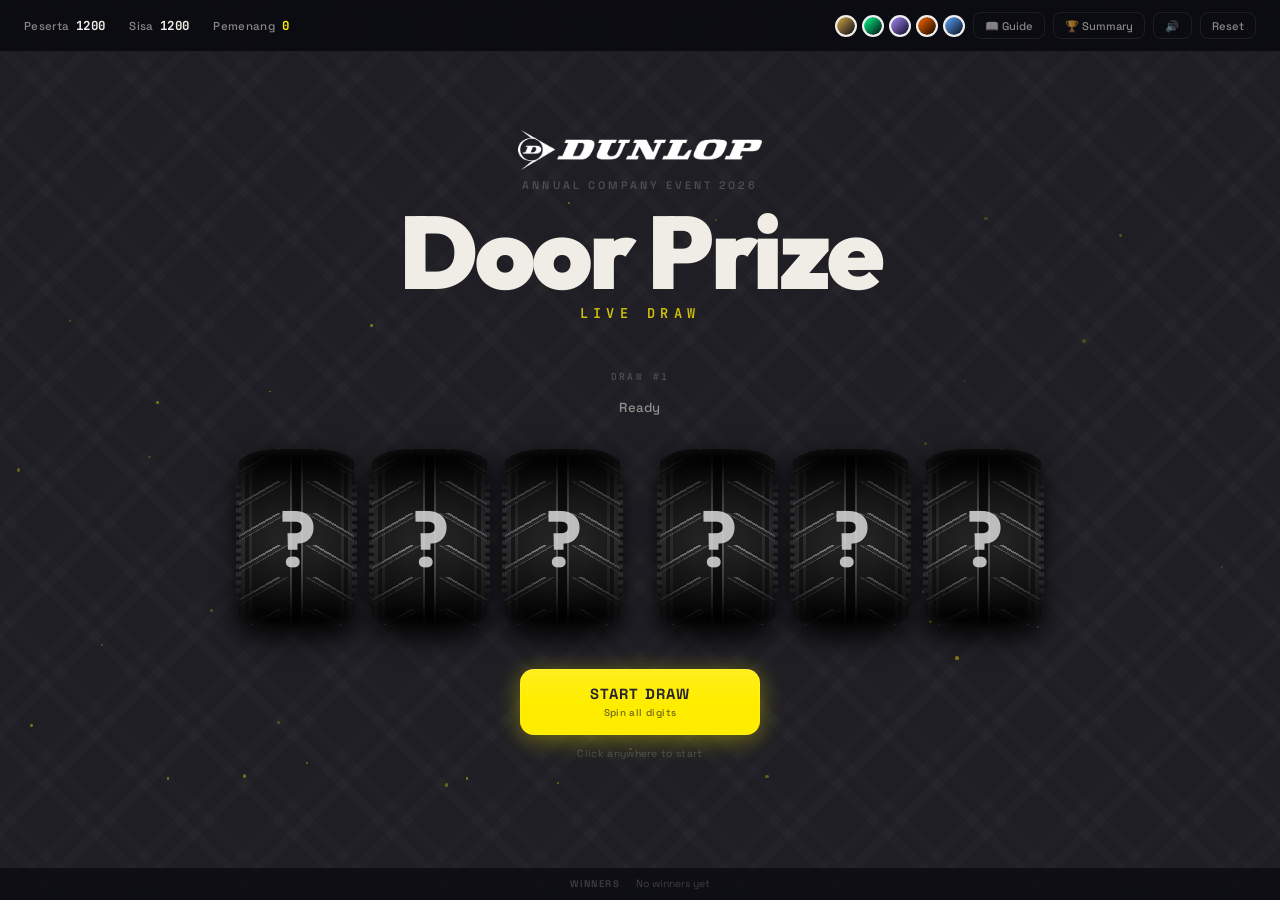
==== index.html @ 0e8efd58 "add guide" ====
<!DOCTYPE html>
<html lang="id">
<head>
  <meta charset="UTF-8" />
  <meta name="viewport" content="width=device-width, initial-scale=1.0" />
  <title>Live Draw — Door Prize</title>
  <meta name="description" content="Premium live draw door prize system." />
  <link rel="stylesheet" href="css/style.css" />
  <link rel="stylesheet" href="css/themes.css" />
</head>
<body class="theme-elegant">

  <!-- ═══ STAGE BACKGROUND ═══ -->
  <div class="stage-bg">
    <div class="light-beam"></div>
    <div class="light-beam"></div>
    <div class="light-beam"></div>
  </div>
  <div id="particles"></div>
  <div id="confetti-container"></div>

  <!-- ═══ TOP BAR ═══ -->
  <div class="top-bar">
    <div class="top-left">
      <div class="stat-pill">Peserta <span class="num" id="stat-total">0</span></div>
      <div class="stat-pill">Sisa <span class="num" id="stat-remaining">0</span></div>
      <div class="stat-pill">Pemenang <span class="num gold" id="stat-winners">0</span></div>
      <div class="stat-pill" style="margin-left:1rem; border: 1px solid var(--accent-glow); padding: 2px 8px; border-radius: 12px; display: none;" id="remote-pill">
        Remote Code: <span class="num gold" id="remote-code">----</span>
      </div>
    </div>
    <div class="top-right">
      <div id="theme-switcher"></div>
      <button class="top-btn" id="guide-btn">📖 Guide</button>
      <button class="top-btn" id="summary-btn">🏆 Summary</button>
      <button class="top-btn" id="sound-btn">🔊</button>
      <button class="top-btn" id="reset-btn">Reset</button>
    </div>
  </div>

  <!-- ═══ MAIN WRAPPER ═══ -->
  <div class="main-wrapper">
    <div class="stage-center">

      <img src="assets/Dunlop.webp" alt="Dunlop Logo" class="sponsor-logo" />
      <p class="event-badge">Annual Company Event 2026</p>
      <h1 class="hero-title">Door Prize</h1>
      <p class="hero-sub">Live Draw</p>

      <p class="round-indicator" id="prize-round">Draw #1</p>
      <p class="status-line" id="status-text">Ready</p>

      <!-- ═══ DIGIT DISPLAY ═══ -->
      <div class="digits-stage" id="digits-stage">
        <div class="digit-slot" id="slot-0"><div class="tire-edge-left"></div><span class="digit-display">?</span><div class="tire-edge-right"></div></div>
        <div class="digit-slot" id="slot-1"><div class="tire-edge-left"></div><span class="digit-display">?</span><div class="tire-edge-right"></div></div>
        <div class="digit-slot" id="slot-2"><div class="tire-edge-left"></div><span class="digit-display">?</span><div class="tire-edge-right"></div></div>
        <span class="digit-sep">·</span>
        <div class="digit-slot" id="slot-3"><div class="tire-edge-left"></div><span class="digit-display">?</span><div class="tire-edge-right"></div></div>
        <div class="digit-slot" id="slot-4"><div class="tire-edge-left"></div><span class="digit-display">?</span><div class="tire-edge-right"></div></div>
        <div class="digit-slot" id="slot-5"><div class="tire-edge-left"></div><span class="digit-display">?</span><div class="tire-edge-right"></div></div>
      </div>

      <!-- ═══ CONTROLS ═══ -->
      <button class="action-btn btn-start" id="action-btn">
        <span class="btn-text">Start Draw</span>
        <span class="btn-sub">Spin all digits</span>
      </button>
      <div class="secondary-controls">
        <p class="hint-line">Click anywhere to start</p>
      </div>
    </div>
  </div>

  <!-- ═══ WINNER PANEL (Full-screen overlay) ═══ -->
  <div class="winner-panel" id="winner-panel">
    <div class="winner-inner">
      <div class="winner-eyebrow">Winner</div>
      <div class="winner-id" id="winner-id-display">------</div>
      <div class="winner-line"></div>
      <div class="winner-name" id="winner-name">—</div>
      <div class="winner-dept" id="winner-dept">—</div>
      <button class="winner-dismiss" id="winner-dismiss">Continue</button>
    </div>
  </div>

  <!-- ═══ SUMMARY PANEL ═══ -->
  <div class="summary-panel" id="summary-panel">
    <div class="summary-inner">
      <div class="summary-header">
        <h2 class="summary-title">Daftar Pemenang</h2>
        <button class="close-btn" id="close-summary">&times;</button>
      </div>
      <div class="summary-content" id="summary-content">
        <!-- Table will be injected here -->
      </div>
      <div class="summary-footer">
        <button class="btn-export" id="export-btn">Export CSV</button>
      </div>
    </div>
  </div>

  <!-- ═══ GUIDE PANEL ═══ -->
  <div class="summary-panel" id="guide-panel">
    <div class="summary-inner">
      <div class="summary-header">
        <h2 class="summary-title">Panduan Penggunaan</h2>
        <button class="close-btn" id="close-guide">&times;</button>
      </div>
      <div class="summary-content guide-content" style="text-align: left; line-height: 1.6; font-size: 0.85rem; overflow-y: auto;">
        <h3 style="color: var(--accent); margin-bottom: 0.5rem; font-family: var(--font-display);">1. Kontrol Undian</h3>
        <ul style="margin-left: 1.2rem; margin-bottom: 1rem; color: var(--text-2);">
          <li style="margin-bottom: 0.3rem;"><b>Start / Stop:</b> Tekan <b>Spacebar</b> atau klik area tengah layar.</li>
          <li style="margin-bottom: 0.3rem;"><b>Continue:</b> Saat pemenang muncul, tekan Spacebar / klik layar untuk lanjut.</li>
        </ul>
        
        <h3 style="color: var(--accent); margin-bottom: 0.5rem; font-family: var(--font-display);">2. Mode Presentasi</h3>
        <ul style="margin-left: 1.2rem; margin-bottom: 1rem; color: var(--text-2);">
          <li style="margin-bottom: 0.3rem;">Tekan tombol <b>F</b> di keyboard untuk menyembunyikan kursor dan tombol-tombol antarmuka (UI).</li>
          <li style="margin-bottom: 0.3rem;">Tekan <b>F</b> lagi untuk menampilkannya kembali.</li>
        </ul>

        <h3 style="color: var(--accent); margin-bottom: 0.5rem; font-family: var(--font-display);">3. Remote Control (HP)</h3>
        <ul style="margin-left: 1.2rem; margin-bottom: 1rem; color: var(--text-2);">
          <li style="margin-bottom: 0.3rem;">Buka <code>remote.html</code> di HP Anda.</li>
          <li style="margin-bottom: 0.3rem;">Masukkan <b>Remote Code</b> yang tampil di sudut kiri atas layar utama.</li>
          <li style="margin-bottom: 0.3rem;">Gunakan HP Anda sebagai remote nirkabel untuk mengontrol undian.</li>
        </ul>

        <h3 style="color: var(--accent); margin-bottom: 0.5rem; font-family: var(--font-display);">4. Ekspor Data</h3>
        <ul style="margin-left: 1.2rem; margin-bottom: 1rem; color: var(--text-2);">
          <li style="margin-bottom: 0.3rem;">Klik tombol <b>🏆 Summary</b> lalu klik <b>Export CSV</b> untuk mengunduh daftar pemenang.</li>
        </ul>
      </div>
    </div>
  </div>

  <!-- ═══ BOTTOM TRAY ═══ -->
  <div class="bottom-tray">
    <span class="bottom-label">Winners</span>
    <div class="winners-scroll" id="winners-list">
      <span class="empty-tray">No winners yet</span>
    </div>
  </div>

  <script src="js/database.js?v=10"></script>
  <script src="js/sound.js?v=10"></script>
  <script src="js/sync.js?v=10"></script>
  <script src="js/themes.js?v=10"></script>
  <script src="js/app.js?v=10"></script>
</body>
</html>
---- css/style.css ----
@import url('https://fonts.googleapis.com/css2?family=Outfit:wght@300;400;500;600;700;800;900&family=Space+Grotesk:wght@400;500;600;700&family=JetBrains+Mono:wght@400;600;700;800&display=swap');

/* ═══════════════════════════════════════════
   DESIGN SYSTEM
═══════════════════════════════════════════ */
:root {
  /* Dunlop branded — dark asphalt background */
  --bg: #1e1e24;
  --bg-mid: #2a2a32;
  --surface: rgba(255, 255, 255, 0.04);
  --surface-2: rgba(255, 255, 255, 0.07);
  --border: rgba(255, 255, 255, 0.08);
  --accent: #FFED00;
  /* Dunlop Yellow as DEFAULT */
  --accent-hot: #FFF44F;
  --accent-dim: rgba(255, 237, 0, 0.15);
  --accent-glow: rgba(255, 237, 0, 0.4);
  --green: #FFED00;
  /* Dunlop Yellow */
  --green-dim: rgba(255, 237, 0, 0.15);
  --green-glow: rgba(255, 237, 0, 0.4);

  --red: #F04444;

  --text: #F0EDE6;
  --text-2: rgba(240, 237, 230, 0.55);
  --text-3: rgba(240, 237, 230, 0.22);

  --font-display: 'Outfit', sans-serif;
  --font-mono: 'JetBrains Mono', monospace;
  --font-body: 'Space Grotesk', sans-serif;
}

/* ═══════════════════════════════════════════
   RESET
═══════════════════════════════════════════ */
*,
*::before,
*::after {
  box-sizing: border-box;
  margin: 0;
  padding: 0;
}

html {
  height: 100%;
  -webkit-font-smoothing: antialiased;
}

body {
  min-height: 100vh;
  background: var(--bg);
  color: var(--text);
  font-family: var(--font-body);
  overflow-x: hidden;
  position: relative;
}

/* ═══════════════════════════════════════════
   ANIMATED STAGE BACKGROUND
   Sweeping light beams + ambient glow
═══════════════════════════════════════════ */
.stage-bg {
  position: fixed;
  inset: 0;
  z-index: 0;
  overflow: hidden;
  pointer-events: none;
}

/* Main ambient glow + Dunlop Tire Track Pattern */
.stage-bg::before {
  content: '';
  position: absolute;
  inset: -50%;
  background:
    /* Dunlop Ambient Glow */
    radial-gradient(ellipse 35% 25% at 50% 10%, rgba(255, 237, 0, 0.08) 0%, transparent 70%),
    radial-gradient(ellipse 25% 20% at 20% 85%, rgba(227, 0, 15, 0.04) 0%, transparent 60%),
    /* Tire Track Pattern */
    repeating-linear-gradient(-45deg,
      transparent,
      transparent 40px,
      rgba(255, 255, 255, 0.015) 40px,
      rgba(255, 255, 255, 0.015) 50px,
      transparent 50px,
      transparent 60px,
      rgba(255, 255, 255, 0.01) 60px,
      rgba(255, 255, 255, 0.01) 70px),
    repeating-linear-gradient(45deg,
      transparent,
      transparent 40px,
      rgba(255, 255, 255, 0.015) 40px,
      rgba(255, 255, 255, 0.015) 50px,
      transparent 50px,
      transparent 60px,
      rgba(255, 255, 255, 0.01) 60px,
      rgba(255, 255, 255, 0.01) 70px);
  background-blend-mode: screen;
  animation: ambientShift 15s ease-in-out infinite alternate;
}

@keyframes ambientShift {
  0% {
    transform: translate(0, 0) scale(1) rotate(0deg);
  }

  100% {
    transform: translate(-2%, 2%) scale(1.05) rotate(1deg);
  }
}

/* Sweeping light beam */
.light-beam {
  position: absolute;
  width: 2px;
  height: 120%;
  top: -10%;
  background: linear-gradient(180deg,
      transparent 0%,
      rgba(212, 168, 67, 0.08) 30%,
      rgba(212, 168, 67, 0.15) 50%,
      rgba(212, 168, 67, 0.08) 70%,
      transparent 100%);
  filter: blur(25px);
  animation: beamSweep 8s ease-in-out infinite;
  opacity: 0.6;
}

.light-beam:nth-child(2) {
  animation-delay: -3s;
  animation-duration: 11s;
  filter: blur(40px);
  width: 3px;
  opacity: 0.3;
}

.light-beam:nth-child(3) {
  animation-delay: -6s;
  animation-duration: 14s;
  filter: blur(20px);
  opacity: 0.4;
  background: linear-gradient(180deg,
      transparent 0%,
      rgba(59, 232, 160, 0.06) 40%,
      rgba(59, 232, 160, 0.12) 50%,
      rgba(59, 232, 160, 0.06) 60%,
      transparent 100%);
}

@keyframes beamSweep {
  0% {
    left: -10%;
    transform: rotate(-2deg);
  }

  50% {
    left: 100%;
    transform: rotate(2deg);
  }

  100% {
    left: -10%;
    transform: rotate(-2deg);
  }
}

/* Floating particles */
#particles {
  position: fixed;
  inset: 0;
  pointer-events: none;
  z-index: 1;
  overflow: hidden;
}

.particle {
  position: absolute;
  border-radius: 50%;
  background: var(--accent);
  animation: particleDrift linear infinite;
}

@keyframes particleDrift {
  0% {
    transform: translateY(20px) scale(0);
    opacity: 0;
  }

  10% {
    opacity: 0.8;
  }

  90% {
    opacity: 0.8;
  }

  100% {
    transform: translateY(-120px) scale(1);
    opacity: 0;
  }
}

/* ═══════════════════════════════════════════
   CONFETTI
═══════════════════════════════════════════ */
#confetti-container {
  position: fixed;
  inset: 0;
  pointer-events: none;
  z-index: 999;
  overflow: hidden;
}

.confetti-piece {
  position: absolute;
  top: -20px;
  animation: confettiFall ease-in-out forwards;
}

@keyframes confettiFall {
  0% {
    transform: translateY(0) rotateZ(0deg) rotateX(0deg);
    opacity: 1;
  }

  100% {
    transform: translateY(105vh) rotateZ(720deg) rotateX(360deg);
    opacity: 0;
  }
}

/* ═══════════════════════════════════════════
   MAIN LAYOUT — Vertical stage
═══════════════════════════════════════════ */
.main-wrapper {
  position: relative;
  z-index: 2;
  min-height: 100vh;
  display: flex;
  flex-direction: column;
  align-items: center;
  justify-content: center;
  padding: 1rem;
  opacity: 0;
  transition: opacity .8s ease;
}

body.loaded .main-wrapper {
  opacity: 1;
}

body.flash {
  animation: stageFlash 0.5s ease;
}

@keyframes stageFlash {

  0%,
  100% {}

  40% {
    background-color: rgba(212, 168, 67, 0.04);
  }
}

/* ═══════════════════════════════════════════
   TOP BAR — Minimal stats + theme
═══════════════════════════════════════════ */
.top-bar {
  position: fixed;
  top: 0;
  left: 0;
  right: 0;
  z-index: 100;
  display: flex;
  align-items: center;
  justify-content: space-between;
  padding: 0.75rem 1.5rem;
  background: rgba(4, 4, 10, 0.7);
  backdrop-filter: blur(20px);
  -webkit-backdrop-filter: blur(20px);
  border-bottom: 1px solid var(--border);
}

.top-left {
  display: flex;
  align-items: center;
  gap: 1.5rem;
}

.stat-pill {
  display: flex;
  align-items: center;
  gap: 0.4rem;
  font-size: 0.72rem;
  font-weight: 500;
  color: var(--text-2);
  letter-spacing: 0.03em;
}

.stat-pill .num {
  font-family: var(--font-mono);
  font-weight: 700;
  color: var(--text);
  font-size: 0.78rem;
}

.stat-pill .num.gold {
  color: var(--accent);
}

.top-right {
  display: flex;
  align-items: center;
  gap: 0.5rem;
}

.top-btn {
  background: transparent;
  border: 1px solid var(--border);
  color: var(--text-2);
  border-radius: 8px;
  padding: 0.35rem 0.7rem;
  font-size: 0.7rem;
  font-weight: 500;
  font-family: var(--font-body);
  cursor: pointer;
  transition: all 0.2s;
}

.top-btn:hover {
  border-color: var(--accent-dim);
  color: var(--accent);
}

/* Theme pills in top-right */
#theme-switcher {
  display: flex;
  gap: 0.3rem;
}

.theme-btn {
  width: 22px;
  height: 22px;
  border-radius: 50%;
  border: 2px solid transparent;
  cursor: pointer;
  transition: all 0.2s;
  padding: 0;
  position: relative;
  overflow: hidden;
}

.theme-btn:hover {
  transform: scale(1.15);
}

.theme-btn.active {
  border-color: var(--text);
}

.theme-swatch {
  display: block;
  width: 100%;
  height: 100%;
  border-radius: 50%;
}

.theme-label {
  display: none;
}

/* ═══════════════════════════════════════════
   CENTER STAGE — The Show
═══════════════════════════════════════════ */
.stage-center {
  display: flex;
  flex-direction: column;
  align-items: center;
  gap: 0;
  width: 100%;
  max-width: 1000px;
}

/* ── Sponsor Logo (No background) ── */
.sponsor-logo {
  height: 40px;
  width: auto;
  margin-bottom: 0.5rem;
  background: none;
  padding: 0;
  border-radius: 0;
  box-shadow: none;
  transition: all 0.3s ease;
  /* filter: drop-shadow(0 2px 8px rgba(255, 237, 0, 0.3)); */
}

/* ── Event badge ── */
.event-badge {
  font-family: var(--font-body);
  font-size: 0.68rem;
  font-weight: 600;
  letter-spacing: 0.28em;
  text-transform: uppercase;
  color: var(--text-3);
  margin-bottom: 0.8rem;
}

/* ── Main Title ── */
.hero-title {
  font-family: var(--font-display);
  font-size: clamp(2.8rem, 7vw, 6rem);
  font-weight: 900;
  line-height: 0.92;
  letter-spacing: -0.03em;
  color: var(--text);
  text-align: center;
  margin-bottom: 0.3rem;
}

.hero-sub {
  font-family: var(--font-mono);
  font-size: clamp(0.65rem, 1.2vw, 0.85rem);
  font-weight: 600;
  letter-spacing: 0.4em;
  text-transform: uppercase;
  color: var(--accent);
  margin-bottom: 3rem;
  opacity: 0.8;
}

/* ── Round indicator ── */
.round-indicator {
  font-family: var(--font-mono);
  font-size: 0.6rem;
  font-weight: 600;
  letter-spacing: 0.25em;
  text-transform: uppercase;
  color: var(--text-3);
  margin-bottom: 1rem;
}

/* ── Status text ── */
.status-line {
  font-size: 0.82rem;
  font-weight: 500;
  color: var(--text-2);
  margin-bottom: 2rem;
  min-height: 1.4em;
  text-align: center;
  transition: color 0.3s;
  letter-spacing: 0.02em;
}

.status-spinning {
  color: var(--accent);
  animation: statusPulse 1.5s infinite;
}

.status-winner {
  color: var(--green);
  font-weight: 600;
}

.status-warning {
  color: var(--red);
}

@keyframes statusPulse {

  0%,
  100% {
    opacity: 1
  }

  50% {
    opacity: 0.4
  }
}

/* ═══════════════════════════════════════════
   THE DIGIT DISPLAY — Center of Everything
═══════════════════════════════════════════ */
.digits-stage {
  display: flex;
  align-items: center;
  justify-content: center;
  gap: clamp(8px, 1.5vw, 18px);
  margin-bottom: 2.5rem;
  position: relative;
}

/* Glow behind digits when active */
.digits-stage::before {
  content: '';
  position: absolute;
  width: 110%;
  height: 200%;
  border-radius: 50%;
  background: radial-gradient(ellipse, var(--accent-dim) 0%, transparent 70%);
  opacity: 0;
  transition: opacity 0.5s;
  pointer-events: none;
  z-index: -1;
}

.digits-stage.active::before {
  opacity: 1;
}

.digit-slot {
  width: clamp(72px, 10vw, 115px);
  height: clamp(120px, 17vw, 180px);
  background-color: #222;
  border: none;
  border-radius: 40% / 8%;
  display: flex;
  align-items: center;
  justify-content: center;
  position: relative;
  overflow: visible;
  transition: all 0.3s cubic-bezier(0.16, 1, 0.3, 1);
  flex-shrink: 0;
  z-index: 2;
  /* Above smoke/debris siblings */
  box-shadow:
    0 8px 25px rgba(0, 0, 0, 0.9),
    inset 0 0 15px rgba(0, 0, 0, 0.6);
}

/* ── Refined Tire Sidewall Texture ── */
.digit-slot .tire-edge-left,
.digit-slot .tire-edge-right {
  position: absolute;
  top: 15%;
  bottom: 15%;
  width: 5px;
  z-index: 4;
  pointer-events: none;
  background: repeating-linear-gradient(180deg,
      rgba(255, 255, 255, 0.06) 0px,
      rgba(255, 255, 255, 0.12) 2px,
      rgba(80, 80, 80, 0.4) 2px,
      rgba(80, 80, 80, 0.4) 4px,
      rgba(255, 255, 255, 0.08) 4px,
      rgba(255, 255, 255, 0.08) 5px,
      transparent 5px,
      transparent 8px);
  /* Fade top/bottom for smooth blend */
  mask-image: linear-gradient(to bottom, transparent 0%, black 20%, black 80%, transparent 100%);
  -webkit-mask-image: linear-gradient(to bottom, transparent 0%, black 20%, black 80%, transparent 100%);
}

.digit-slot .tire-edge-left {
  left: -3px;
  border-radius: 2px 0 0 2px;
}

.digit-slot .tire-edge-right {
  right: -3px;
  border-radius: 0 2px 2px 0;
}

/* Rolling: teeth scroll smoothly */
.digit-slot.rolling .tire-edge-left,
.digit-slot.rolling .tire-edge-right {
  animation: edgeScroll 0.06s linear infinite;
}

@keyframes edgeScroll {
  0% {
    background-position: 0 0;
  }

  100% {
    background-position: 0 8px;
  }
}

/* HD Tire Tread — Bold White Accent Lines */
.digit-slot::before {
  content: '';
  position: absolute;
  inset: 0;
  border-radius: 40% / 8%;
  background-image:
    /* Left V-groove — bright white edge */
    linear-gradient(150deg,
      transparent 34%,
      rgba(255, 255, 255, 0.4) 34%, rgba(255, 255, 255, 0.4) 37%,
      #2a2a2a 37%, #2a2a2a 42%,
      rgba(255, 255, 255, 0.2) 42%, rgba(255, 255, 255, 0.2) 44%,
      transparent 44%),
    /* Right V-groove — bright white edge */
    linear-gradient(210deg,
      transparent 34%,
      rgba(255, 255, 255, 0.4) 34%, rgba(255, 255, 255, 0.4) 37%,
      #2a2a2a 37%, #2a2a2a 42%,
      rgba(255, 255, 255, 0.2) 42%, rgba(255, 255, 255, 0.2) 44%,
      transparent 44%),
    /* Center channel with white rim */
    linear-gradient(90deg,
      transparent 44%,
      rgba(255, 255, 255, 0.25) 44%, rgba(255, 255, 255, 0.25) 46%,
      #111 46%, #111 54%,
      rgba(255, 255, 255, 0.25) 54%, rgba(255, 255, 255, 0.25) 56%,
      transparent 56%),
    /* Shoulder white lines — left */
    linear-gradient(90deg,
      transparent 2%, rgba(255, 255, 255, 0.15) 2%, rgba(255, 255, 255, 0.15) 5%,
      #1a1a1a 5%, #1a1a1a 9%, rgba(255, 255, 255, 0.1) 9%, rgba(255, 255, 255, 0.1) 11%,
      transparent 11%),
    /* Shoulder white lines — right */
    linear-gradient(90deg,
      transparent 89%, rgba(255, 255, 255, 0.1) 89%, rgba(255, 255, 255, 0.1) 91%,
      #1a1a1a 91%, #1a1a1a 95%, rgba(255, 255, 255, 0.15) 95%, rgba(255, 255, 255, 0.15) 98%,
      transparent 98%);
  background-size: 50% 32px, 50% 32px, 100% 100%, 100% 100%, 100% 100%;
  background-position: 0 0, 100% 0, 0 0, 0 0, 0 0;
  background-repeat: repeat-y, repeat-y, no-repeat, no-repeat, no-repeat;
  opacity: 1;
  z-index: 0;
}

/* Deep Concave 3D Cylinder — Extreme Curvature */
.digit-slot::after {
  content: '';
  position: absolute;
  inset: 0;
  border-radius: 40% / 8%;
  background:
    /* Heavy top/bottom shadow for concave illusion */
    linear-gradient(to bottom,
      #000 0%,
      rgba(0, 0, 0, 0.98) 4%,
      rgba(0, 0, 0, 0.85) 10%,
      rgba(0, 0, 0, 0.4) 25%,
      rgba(0, 0, 0, 0.05) 42%,
      rgba(0, 0, 0, 0) 48%,
      rgba(0, 0, 0, 0) 52%,
      rgba(0, 0, 0, 0.05) 58%,
      rgba(0, 0, 0, 0.4) 75%,
      rgba(0, 0, 0, 0.85) 90%,
      rgba(0, 0, 0, 0.98) 96%,
      #000 100%),
    /* Side-to-side curvature (barrel effect) */
    linear-gradient(to right,
      rgba(0, 0, 0, 0.5) 0%,
      rgba(0, 0, 0, 0.15) 15%,
      rgba(0, 0, 0, 0) 30%,
      rgba(0, 0, 0, 0) 70%,
      rgba(0, 0, 0, 0.15) 85%,
      rgba(0, 0, 0, 0.5) 100%);
  background-blend-mode: multiply;
  pointer-events: none;
  z-index: 2;
  box-shadow:
    inset 8px 0 15px rgba(255, 255, 255, 0.05),
    inset -8px 0 15px rgba(255, 255, 255, 0.05);
}

.digit-display {
  font-family: var(--font-mono);
  font-size: clamp(2.8rem, 6vw, 4.8rem);
  font-weight: 800;
  color: rgba(209, 209, 209, 0.892);
  user-select: none;
  position: relative;
  z-index: 3;
  transition: color 0.12s, text-shadow 0.12s, transform 0.15s;
}

/* Separator */
.digit-sep {
  font-size: clamp(0.8rem, 1.5vw, 1.2rem);
  color: rgba(255, 255, 255, 0.05);
  user-select: none;
  flex-shrink: 0;
}

/* ── ROLLING ── */
.digit-slot.rolling {}

.digit-slot.rolling::before {
  animation: tireScroll 0.08s linear infinite;
  opacity: 0.5;
}

@keyframes tireScroll {
  0% {
    background-position: 0 0px, 100% 0px, 0 0, 0 0, 0 0;
  }

  100% {
    background-position: 0 32px, 100% 32px, 0 0, 0 0, 0 0;
  }
}

.digit-slot.rolling .digit-display {
  color: #fff;
  text-shadow: 0 0 20px rgba(255, 255, 255, 0.8);
  filter: blur(1px);
  transform: scaleY(1.6);
}

/* ── SLOWING (Braking before stop) ── */
.digit-slot.slowing::before {
  animation: tireScroll 0.45s linear infinite;
  opacity: 0.8;
}

.digit-slot.slowing .tire-edge-left,
.digit-slot.slowing .tire-edge-right {
  animation: edgeScroll 0.45s linear infinite;
}

.digit-slot.slowing .digit-display {
  color: #fff;
  text-shadow: 0 0 10px rgba(255, 255, 255, 0.6);
  filter: blur(0px);
  transform: scaleY(1.1);
  transition: all 0.8s cubic-bezier(0.25, 1, 0.5, 1);
}

/* ── LOCKED (White Tread & Clean Shadows) ── */
.digit-slot.locked {
  background: linear-gradient(180deg, #1f1f1f 0%, #151515 30%, #1a1a1a 100%);
  box-shadow:
    0 0 25px rgba(255, 255, 255, 0.15),
    0 0 50px rgba(255, 255, 255, 0.05),
    inset 0 0 25px rgba(255, 255, 255, 0.05);
  animation: lockBounce 0.4s cubic-bezier(0.175, 0.885, 0.32, 1.275);
}

/* Keep tread texture visible when locked! */
.digit-slot.locked::before {
  opacity: 0.45;
  /* Keep the animation but pause it exactly where it was */
  animation: tireScroll 0.45s linear infinite;
  animation-play-state: paused !important;
}

.digit-slot.locked .tire-edge-left,
.digit-slot.locked .tire-edge-right {
  animation: edgeScroll 0.45s linear infinite;
  animation-play-state: paused !important;
}

.digit-slot.locked::after {
  background:
    linear-gradient(to bottom,
      rgba(0, 0, 0, 0.9) 0%,
      rgba(0, 0, 0, 0.3) 20%,
      rgba(0, 0, 0, 0) 40%,
      rgba(0, 0, 0, 0) 60%,
      rgba(0, 0, 0, 0.3) 80%,
      rgba(0, 0, 0, 0.9) 100%),
    linear-gradient(to right,
      rgba(0, 0, 0, 0.4) 0%,
      rgba(0, 0, 0, 0) 25%,
      rgba(0, 0, 0, 0) 75%,
      rgba(0, 0, 0, 0.4) 100%);
  box-shadow:
    inset 6px 0 15px rgba(255, 255, 255, 0.05),
    inset -6px 0 15px rgba(255, 255, 255, 0.05);
}

.digit-slot.locked .digit-display {
  color: #FFFFFF;
  /* text-shadow:
    0 0 15px rgba(255, 255, 255, 0.9),
    0 0 40px rgba(255, 255, 255, 0.5),
    0 0 80px rgba(255, 255, 255, 0.2); */
  transform: scale(1.1);
}

@keyframes lockBounce {
  0% {
    transform: scale(1);
  }

  40% {
    transform: scale(1.08);
  }

  100% {
    transform: scale(1);
  }
}

/* ═══════════════════════════════════════════
   BRAKE SMOKE — Ground-level tire lock-up
   Pixel Art Style based on reference image
═══════════════════════════════════════════ */
.smoke-particle {
  position: absolute;
  width: var(--size, 25px);
  height: var(--size, 25px);
  margin-left: calc(var(--size, 25px) / -2);
  pointer-events: none;
  z-index: 1;
  opacity: 0;
  border-radius: 50%; /* Round puffs like real smoke */
  
  /* Core pixel color (Light Grey) */
  background-color: #b0b4b8;
  
  /* Hard pixelated outline / volume shadow (Dark Blue/Grey) */
  box-shadow: 
    4px 4px 0 #1b262c,
    -3px 3px 0 #1b262c,
    3px -3px 0 #1b262c,
    -4px -2px 0 #222d34;

  image-rendering: pixelated;
  /* Blocky framerate movement for retro feel */
  animation: brakeSmoke 1.5s steps(12, end) forwards;
}

/* Alternate particles — darker or lighter for texture */
.smoke-particle:nth-child(2n) {
  background-color: #a0a6aa;
  box-shadow: 
    5px 5px 0 #151e24,
    -3px 3px 0 #151e24,
    3px -2px 0 #151e24;
}

.smoke-particle:nth-child(3n) {
  background-color: #c5c8ca;
  box-shadow: 
    3px 3px 0 #1b262c,
    -3px 2px 0 #1b262c,
    2px -3px 0 #1b262c;
}

.smoke-particle:nth-child(5n) {
  background-color: #8a9098;
  box-shadow: 
    4px 4px 0 #0e171d,
    -3px 3px 0 #0e171d;
}

@keyframes brakeSmoke {
  0% {
    transform: translate(0, 0);
    opacity: 0;
  }

  6% {
    opacity: 1;
  }

  20% {
    /* Translate outward, no scaling to keep pixels perfectly square */
    transform: translate(calc(var(--smoke-x) * 0.3), -10px);
    opacity: 1;
  }

  50% {
    opacity: 1;
  }

  100% {
    transform: translate(var(--smoke-x), var(--smoke-y));
    opacity: 0;
  }
}

/* ═══════════════════════════════════════════
   PIXEL DEBRIS — Chunky Brake Dust
═══════════════════════════════════════════ */
.spark-pixel {
  position: absolute;
  width: 5px;
  height: 5px;
  pointer-events: none;
  z-index: 1;
  /* Below digit-slot (z-index: 2) */
  opacity: 0;
  animation: pixelDebris 1.2s ease-out forwards;
  image-rendering: pixelated;
}

.spark-pixel:nth-child(3n) {
  background: rgba(255, 255, 255, 0.95);
  box-shadow: 0 0 3px rgba(255, 255, 255, 0.5);
}

.spark-pixel:nth-child(3n+1) {
  background: rgba(200, 200, 200, 0.85);
}

.spark-pixel:nth-child(3n+2) {
  background: rgba(255, 237, 0, 0.75);
  box-shadow: 0 0 3px rgba(255, 237, 0, 0.3);
}

@keyframes pixelDebris {
  0% {
    transform: translate(0, 0) scale(1);
    opacity: 1;
  }

  30% {
    opacity: 0.9;
  }

  100% {
    transform: translate(var(--spark-x), var(--spark-y)) scale(0.2);
    opacity: 0;
  }
}

/* ═══════════════════════════════════════════
   SMOKE MICRO-DOTS — Tiny pixel texture in smoke
═══════════════════════════════════════════ */
.smoke-dot {
  position: absolute;
  pointer-events: none;
  z-index: 1;
  opacity: 0;
  image-rendering: pixelated;
  animation: smokeDotFloat 1.5s ease-out forwards;
}

/* Color variations for realistic smoke grain */
.smoke-dot:nth-child(4n) {
  background: rgba(255, 255, 255, 0.9);
}

.smoke-dot:nth-child(4n+1) {
  background: rgba(220, 220, 220, 0.8);
}

.smoke-dot:nth-child(4n+2) {
  background: rgba(180, 180, 180, 0.7);
}

.smoke-dot:nth-child(4n+3) {
  background: rgba(255, 237, 0, 0.5);
}

/* Hint of Dunlop yellow */

@keyframes smokeDotFloat {
  0% {
    transform: translate(0, 0);
    opacity: 0;
  }

  10% {
    opacity: 1;
  }

  50% {
    opacity: 0.7;
  }

  100% {
    transform: translate(var(--dot-x), var(--dot-y));
    opacity: 0;
  }
}

/* ═══════════════════════════════════════════
   ACTION BUTTON
═══════════════════════════════════════════ */
.action-btn {
  border: none;
  border-radius: 14px;
  padding: 1rem 3rem;
  font-family: var(--font-body);
  font-size: 0.92rem;
  font-weight: 700;
  letter-spacing: 0.08em;
  text-transform: uppercase;
  cursor: pointer;
  transition: all 0.15s ease;
  display: flex;
  flex-direction: column;
  align-items: center;
  gap: 0.15rem;
  min-width: 240px;
  position: relative;
  overflow: hidden;
  margin-bottom: 0.8rem;
}

.action-btn::after {
  content: '';
  position: absolute;
  top: 0;
  left: 0;
  right: 0;
  height: 50%;
  background: linear-gradient(180deg, rgba(255, 255, 255, 0.12), transparent);
  pointer-events: none;
  border-radius: 14px 14px 0 0;
}

.action-btn:hover {
  transform: translateY(-2px);
}

.action-btn:active {
  transform: translateY(0);
}

.action-btn:disabled {
  opacity: 0.3;
  cursor: not-allowed;
  transform: none;
}

.btn-start {
  background: var(--accent);
  color: var(--bg);
  box-shadow: 0 4px 24px var(--accent-glow), 0 0 0 1px rgba(255, 255, 255, 0.08) inset;
}

.btn-start:hover {
  box-shadow: 0 8px 36px var(--accent-glow);
}

.btn-stop {
  background: var(--red);
  color: #fff;
  box-shadow: 0 4px 24px rgba(240, 68, 68, 0.35);
  animation: stopPulse 1s infinite;
}

@keyframes stopPulse {

  0%,
  100% {
    box-shadow: 0 4px 24px rgba(240, 68, 68, 0.3);
  }

  50% {
    box-shadow: 0 4px 40px rgba(240, 68, 68, 0.55);
  }
}

.btn-stop:hover {
  animation: none;
  box-shadow: 0 8px 36px rgba(240, 68, 68, 0.5);
}

.btn-text {
  font-size: 0.92rem;
  font-weight: 700;
}

.btn-sub {
  font-size: 0.62rem;
  font-weight: 500;
  opacity: 0.65;
  letter-spacing: 0.04em;
  text-transform: none;
}

/* Small controls */
.secondary-controls {
  display: flex;
  align-items: center;
  gap: 0.5rem;
  margin-bottom: 0.6rem;
}

.hint-line {
  font-size: 0.65rem;
  color: var(--text-3);
  letter-spacing: 0.03em;
}

kbd {
  font-family: var(--font-mono);
  font-size: 0.62rem;
  background: var(--surface-2);
  border: 1px solid var(--border);
  border-radius: 4px;
  padding: 0.1em 0.4em;
  color: var(--text-2);
}

/* ═══════════════════════════════════════════
   WINNER PANEL — The Big Reveal
═══════════════════════════════════════════ */
.winner-panel {
  position: fixed;
  inset: 0;
  z-index: 500;
  display: flex;
  flex-direction: column;
  align-items: center;
  justify-content: center;
  background: rgba(4, 4, 10, 0.85);
  backdrop-filter: blur(30px);
  -webkit-backdrop-filter: blur(30px);
  opacity: 0;
  pointer-events: none;
  transition: opacity 0.5s ease;
}

.winner-panel.visible {
  opacity: 1;
  pointer-events: auto;
}

.winner-inner {
  text-align: center;
  transform: scale(0.9) translateY(20px);
  transition: transform 0.6s cubic-bezier(0.16, 1, 0.3, 1);
  opacity: 0;
  transition-property: transform, opacity;
}

.winner-panel.visible .winner-inner {
  transform: scale(1) translateY(0);
  opacity: 1;
}

.winner-eyebrow {
  font-family: var(--font-mono);
  font-size: 0.65rem;
  font-weight: 600;
  letter-spacing: 0.35em;
  text-transform: uppercase;
  color: var(--accent);
  margin-bottom: 1.5rem;
  display: flex;
  align-items: center;
  gap: 0.8rem;
  justify-content: center;
}

.winner-eyebrow::before,
.winner-eyebrow::after {
  content: '';
  width: 40px;
  height: 1px;
  background: linear-gradient(90deg, transparent, var(--accent-glow));
}

.winner-eyebrow::after {
  background: linear-gradient(90deg, var(--accent-glow), transparent);
}

.winner-id {
  font-family: var(--font-mono);
  font-size: clamp(3rem, 8vw, 7rem);
  font-weight: 800;
  letter-spacing: 0.12em;
  color: var(--accent-hot);
  line-height: 1;
  margin-bottom: 1.2rem;
  text-shadow: 0 0 60px var(--accent-glow);
  animation: winnerGlow 2s ease-in-out infinite alternate;
}

@keyframes winnerGlow {
  0% {
    text-shadow: 0 0 40px var(--accent-glow);
  }

  100% {
    text-shadow: 0 0 80px var(--accent-glow), 0 0 120px rgba(212, 168, 67, 0.15);
  }
}

.winner-line {
  width: 60px;
  height: 1px;
  background: var(--accent-dim);
  margin: 0 auto 1.2rem;
}

.winner-name {
  font-family: var(--font-display);
  font-size: clamp(1.8rem, 4vw, 3.2rem);
  font-weight: 800;
  color: var(--text);
  letter-spacing: -0.02em;
  margin-bottom: 0.4rem;
}

.winner-dept {
  font-size: 0.85rem;
  font-weight: 500;
  letter-spacing: 0.15em;
  text-transform: uppercase;
  color: var(--text-2);
}

.winner-dismiss {
  margin-top: 2.5rem;
  background: transparent;
  border: 1px solid var(--border);
  color: var(--text-2);
  border-radius: 10px;
  padding: 0.6rem 1.8rem;
  font-family: var(--font-body);
  font-size: 0.78rem;
  font-weight: 600;
  letter-spacing: 0.06em;
  cursor: pointer;
  transition: all 0.2s;
}

.winner-dismiss:hover {
  border-color: var(--accent-dim);
  color: var(--accent);
}

/* ═══════════════════════════════════════════
   BOTTOM TRAY — Winners history (minimal)
═══════════════════════════════════════════ */
.bottom-tray {
  position: fixed;
  bottom: 0;
  left: 0;
  right: 0;
  z-index: 50;
  display: flex;
  align-items: center;
  justify-content: center;
  gap: 1rem;
  padding: 0.6rem 1.5rem;
  background: rgba(4, 4, 10, 0.6);
  backdrop-filter: blur(14px);
  -webkit-backdrop-filter: blur(14px);
  border-top: 1px solid var(--border);
  overflow-x: auto;
  scrollbar-width: none;
}

.bottom-tray::-webkit-scrollbar {
  display: none;
}

.bottom-label {
  font-size: 0.6rem;
  font-weight: 600;
  letter-spacing: 0.15em;
  text-transform: uppercase;
  color: var(--text-3);
  white-space: nowrap;
  flex-shrink: 0;
}

.winners-scroll {
  display: flex;
  gap: 0.5rem;
  overflow-x: auto;
  scrollbar-width: none;
}

.winners-scroll::-webkit-scrollbar {
  display: none;
}

.wh-chip {
  display: flex;
  align-items: center;
  gap: 0.5rem;
  background: var(--surface-2);
  border: 1px solid var(--border);
  border-radius: 8px;
  padding: 0.35rem 0.7rem;
  white-space: nowrap;
  flex-shrink: 0;
  animation: chipIn 0.3s ease;
}

@keyframes chipIn {
  from {
    opacity: 0;
    transform: translateX(-8px);
  }
}

.wh-id {
  font-family: var(--font-mono);
  font-size: 0.68rem;
  font-weight: 700;
  color: var(--accent);
}

.wh-name {
  font-size: 0.68rem;
  font-weight: 500;
  color: var(--text-2);
}

.empty-tray {
  font-size: 0.65rem;
  color: var(--text-3);
}

/* ═══════════════════════════════════════════
   RESPONSIVE
═══════════════════════════════════════════ */
@media (max-width: 640px) {
  .top-bar {
    padding: 0.5rem 1rem;
  }

  .stat-pill {
    font-size: 0.65rem;
  }

  .digits-stage {
    gap: 5px;
  }

  .action-btn {
    min-width: 200px;
    padding: 0.85rem 2rem;
  }

  .bottom-tray {
    padding: 0.5rem 1rem;
  }
}

@media (min-height: 900px) {
  .hero-title {
    font-size: clamp(3.5rem, 8vw, 7rem);
  }
}

/* ═══════════════════════════════════════════
   SUMMARY PANEL
═══════════════════════════════════════════ */
.summary-panel {
  position: fixed;
  inset: 0;
  z-index: 600;
  background: rgba(4, 4, 10, 0.85);
  backdrop-filter: blur(20px);
  -webkit-backdrop-filter: blur(20px);
  display: flex;
  align-items: center;
  justify-content: center;
  opacity: 0;
  pointer-events: none;
  transition: opacity 0.4s ease;
}

.summary-panel.visible {
  opacity: 1;
  pointer-events: auto;
}

.summary-inner {
  width: 95%;
  max-width: 800px;
  max-height: 85vh;
  background: var(--bg-mid);
  border: 1px solid var(--border);
  border-radius: 20px;
  display: flex;
  flex-direction: column;
  overflow: hidden;
  transform: translateY(20px) scale(0.95);
  transition: transform 0.5s cubic-bezier(0.16, 1, 0.3, 1);
  box-shadow: 0 40px 100px rgba(0, 0, 0, 0.8), 0 0 0 1px rgba(255, 255, 255, 0.08) inset;
}

.summary-panel.visible .summary-inner {
  transform: translateY(0) scale(1);
}

.summary-header {
  padding: 2rem 2.5rem;
  border-bottom: 1px solid var(--border);
  display: flex;
  justify-content: space-between;
  align-items: center;
  background: linear-gradient(180deg, rgba(212, 168, 67, 0.08), transparent);
}

.summary-title {
  font-family: var(--font-display);
  font-size: 2rem;
  font-weight: 800;
  color: var(--text);
  letter-spacing: -0.02em;
  display: flex;
  align-items: center;
  gap: 0.8rem;
}

.summary-title::before {
  content: '✦';
  color: var(--accent);
  font-size: 1.5rem;
  text-shadow: 0 0 20px var(--accent-glow);
}

.close-btn {
  background: rgba(255, 255, 255, 0.05);
  border: 1px solid var(--border);
  border-radius: 50%;
  width: 40px;
  height: 40px;
  display: flex;
  align-items: center;
  justify-content: center;
  color: var(--text-2);
  font-size: 1.5rem;
  line-height: 1;
  cursor: pointer;
  transition: all 0.2s;
}

.close-btn:hover {
  background: rgba(240, 68, 68, 0.1);
  color: var(--red);
  border-color: rgba(240, 68, 68, 0.3);
  transform: rotate(90deg);
}

.summary-content {
  padding: 1.5rem 2.5rem;
  overflow-y: auto;
  flex: 1;
  scrollbar-width: thin;
  scrollbar-color: var(--accent-dim) transparent;
}

.summary-content::-webkit-scrollbar {
  width: 6px;
}

.summary-content::-webkit-scrollbar-thumb {
  background: var(--accent-dim);
  border-radius: 6px;
}

/* ── Summary Cards Grid ── */
.summary-list {
  display: grid;
  grid-template-columns: repeat(auto-fill, minmax(320px, 1fr));
  gap: 1rem;
}

.summary-card {
  display: flex;
  align-items: center;
  gap: 1.2rem;
  background: var(--surface);
  border: 1px solid var(--border);
  border-radius: 12px;
  padding: 1rem 1.2rem;
  transition: all 0.3s ease;
  animation: cardFadeIn 0.5s ease backwards;
}

.summary-card:hover {
  background: var(--surface-2);
  border-color: var(--accent-dim);
  transform: translateY(-2px);
  box-shadow: 0 8px 24px rgba(0, 0, 0, 0.4);
}

@keyframes cardFadeIn {
  from {
    opacity: 0;
    transform: translateY(15px);
  }

  to {
    opacity: 1;
    transform: translateY(0);
  }
}

.sc-number {
  font-family: var(--font-mono);
  font-size: 1.1rem;
  font-weight: 800;
  color: var(--accent);
  background: rgba(212, 168, 67, 0.1);
  width: 46px;
  height: 46px;
  border-radius: 50%;
  display: flex;
  align-items: center;
  justify-content: center;
  flex-shrink: 0;
  box-shadow: 0 0 15px rgba(212, 168, 67, 0.1) inset;
}

.sc-details {
  display: flex;
  flex-direction: column;
  gap: 0.2rem;
  overflow: hidden;
}

.sc-id {
  font-family: var(--font-mono);
  font-size: 1.35rem;
  font-weight: 800;
  color: var(--text);
  letter-spacing: 0.08em;
  text-shadow: 0 0 10px rgba(255, 255, 255, 0.1);
}

.sc-info {
  display: flex;
  align-items: center;
  gap: 0.5rem;
  font-size: 0.8rem;
  white-space: nowrap;
  overflow: hidden;
  text-overflow: ellipsis;
}

.sc-name {
  font-weight: 600;
  color: var(--accent-hot);
  overflow: hidden;
  text-overflow: ellipsis;
}

.sc-dot {
  color: var(--text-3);
  font-size: 0.6rem;
}

.sc-dept {
  color: var(--text-2);
  font-weight: 500;
  text-transform: uppercase;
  letter-spacing: 0.05em;
  overflow: hidden;
  text-overflow: ellipsis;
}

.summary-empty {
  text-align: center;
  padding: 4rem 1rem;
  color: var(--text-3);
  font-size: 1.1rem;
}

.summary-footer {
  padding: 1.5rem 2.5rem;
  border-top: 1px solid var(--border);
  background: rgba(4, 4, 10, 0.5);
  display: flex;
  justify-content: space-between;
  align-items: center;
}

.summary-count {
  font-size: 0.85rem;
  color: var(--text-2);
  font-weight: 500;
  letter-spacing: 0.05em;
  text-transform: uppercase;
}

.summary-count span {
  color: var(--accent);
  font-weight: 800;
  font-family: var(--font-mono);
  font-size: 1.1rem;
  margin: 0 0.3rem;
}

.btn-export {
  background: linear-gradient(135deg, var(--accent), var(--accent-hot));
  border: none;
  color: var(--bg);
  padding: 0.75rem 1.8rem;
  border-radius: 10px;
  font-family: var(--font-body);
  font-size: 0.85rem;
  font-weight: 700;
  text-transform: uppercase;
  letter-spacing: 0.08em;
  cursor: pointer;
  transition: all 0.2s;
  box-shadow: 0 4px 15px var(--accent-glow);
}

.btn-export:hover {
  transform: translateY(-2px);
  box-shadow: 0 8px 25px var(--accent-glow);
}
---- css/themes.css ----
/* ═══════════════════════════════════════════
   THEME SWITCHER UI (minimal circles in top bar)
═══════════════════════════════════════════ */
/* Handled in style.css for .theme-btn */


/* ═══════════════════════════════════════════
   THEME 1: ELEGANT (Default — no overrides)
═══════════════════════════════════════════ */


/* ═══════════════════════════════════════════
   THEME 2: NEON ARCADE
   Jet black, neon green, scanlines
═══════════════════════════════════════════ */
body.theme-arcade {
  --bg:          #020205;
  --bg-mid:      #050510;
  --surface:     rgba(0,255,136,0.03);
  --surface-2:   rgba(0,255,136,0.06);
  --border:      rgba(0,255,136,0.1);
  --accent:      #00FF88;
  --accent-hot:  #00FFAA;
  --accent-dim:  rgba(0,255,136,0.12);
  --accent-glow: rgba(0,255,136,0.35);
  --green:       #00FF88;
  --green-dim:   rgba(0,255,136,0.08);
  --green-glow:  rgba(0,255,136,0.35);
  --red:         #FF0055;
  --text:        #D0FFE8;
  --text-2:      rgba(208,255,232,0.5);
  --text-3:      rgba(0,255,136,0.2);
}

body.theme-arcade::after {
  content: '';
  position: fixed;
  inset: 0;
  background: repeating-linear-gradient(
    0deg, transparent, transparent 2px,
    rgba(0,0,0,0.12) 2px, rgba(0,0,0,0.12) 4px
  );
  pointer-events: none;
  z-index: 3;
  animation: scanDrift 10s linear infinite;
}
@keyframes scanDrift {
  from { background-position: 0 0; }
  to   { background-position: 0 80px; }
}

body.theme-arcade .hero-title {
  color: var(--accent);
  text-shadow: 0 0 30px var(--accent-glow), 0 0 80px rgba(0,255,136,0.15);
  font-family: var(--font-mono);
  letter-spacing: 0.05em;
}
body.theme-arcade .hero-sub { color: #00BBFF; }
body.theme-arcade .event-badge { color: #00BBFF; }
body.theme-arcade .btn-start { background: var(--accent); color: #020205; }
body.theme-arcade .light-beam { background: linear-gradient(180deg, transparent, rgba(0,255,136,0.12), transparent); }


/* ═══════════════════════════════════════════
   THEME 3: COSMIC DREAM
   Deep purple, violet nebula, twinkling stars
═══════════════════════════════════════════ */
body.theme-cosmic {
  --bg:          #04020e;
  --bg-mid:      #0a0620;
  --surface:     rgba(139,92,246,0.04);
  --surface-2:   rgba(139,92,246,0.07);
  --border:      rgba(139,92,246,0.1);
  --accent:      #A78BFA;
  --accent-hot:  #C4B5FD;
  --accent-dim:  rgba(167,139,250,0.12);
  --accent-glow: rgba(167,139,250,0.35);
  --green:       #34D399;
  --green-dim:   rgba(52,211,153,0.08);
  --green-glow:  rgba(52,211,153,0.35);
  --red:         #F472B6;
  --text:        #EDE9FE;
  --text-2:      rgba(237,233,254,0.5);
  --text-3:      rgba(167,139,250,0.2);
}

body.theme-cosmic .stage-bg::before {
  background:
    radial-gradient(ellipse 40% 30% at 50% 10%, rgba(139,92,246,0.15) 0%, transparent 70%),
    radial-gradient(ellipse 30% 25% at 20% 70%, rgba(236,72,153,0.06) 0%, transparent 60%),
    radial-gradient(ellipse 30% 25% at 80% 40%, rgba(59,130,246,0.06) 0%, transparent 60%);
}

/* Stars */
body.theme-cosmic::after {
  content: '';
  position: fixed;
  inset: 0;
  background-image:
    radial-gradient(circle 1px at 15% 20%, rgba(255,255,255,0.6) 0%, transparent 100%),
    radial-gradient(circle 1px at 75% 15%, rgba(255,255,255,0.5) 0%, transparent 100%),
    radial-gradient(circle 1px at 40% 55%, rgba(255,255,255,0.4) 0%, transparent 100%),
    radial-gradient(circle 1px at 65% 75%, rgba(255,255,255,0.5) 0%, transparent 100%),
    radial-gradient(circle 2px at 88% 50%, rgba(167,139,250,0.7) 0%, transparent 100%),
    radial-gradient(circle 1px at 25% 85%, rgba(255,255,255,0.3) 0%, transparent 100%),
    radial-gradient(circle 2px at 50% 30%, rgba(196,181,253,0.5) 0%, transparent 100%);
  pointer-events: none;
  z-index: 1;
  animation: twinkle 5s ease-in-out infinite alternate;
}
@keyframes twinkle { from { opacity: 0.5; } to { opacity: 1; } }

body.theme-cosmic .hero-title {
  background: linear-gradient(135deg, #C4B5FD, #F0ABFC, #93C5FD);
  -webkit-background-clip: text;
  -webkit-text-fill-color: transparent;
  background-clip: text;
}
body.theme-cosmic .hero-sub { color: #F0ABFC; }
body.theme-cosmic .btn-start { background: linear-gradient(135deg, #7C3AED, #A855F7); color: #fff; }
body.theme-cosmic .light-beam { background: linear-gradient(180deg, transparent, rgba(139,92,246,0.1), transparent); }


/* ═══════════════════════════════════════════
   THEME 4: EMBER GLOW
   Charcoal + hot orange, fire energy
═══════════════════════════════════════════ */
body.theme-ember {
  --bg:          #060200;
  --bg-mid:      #0e0500;
  --surface:     rgba(255,107,0,0.03);
  --surface-2:   rgba(255,107,0,0.06);
  --border:      rgba(255,107,0,0.08);
  --accent:      #FF6B00;
  --accent-hot:  #FFAA44;
  --accent-dim:  rgba(255,107,0,0.12);
  --accent-glow: rgba(255,107,0,0.35);
  --green:       #FFE100;
  --green-dim:   rgba(255,215,0,0.08);
  --green-glow:  rgba(255,215,0,0.35);
  --red:         #FF2200;
  --text:        #FFF0E0;
  --text-2:      rgba(255,240,224,0.5);
  --text-3:      rgba(255,150,50,0.2);
}

body.theme-ember .stage-bg::before {
  background:
    radial-gradient(ellipse 50% 30% at 50% 100%, rgba(255,60,0,0.1) 0%, transparent 70%),
    radial-gradient(ellipse 35% 25% at 50% 0%, rgba(255,150,0,0.05) 0%, transparent 65%);
}

body.theme-ember .hero-title {
  background: linear-gradient(135deg, #FF9A3C, #FFD480, #FF6B00);
  -webkit-background-clip: text;
  -webkit-text-fill-color: transparent;
  background-clip: text;
}
body.theme-ember .hero-sub { color: #FF9A3C; }
body.theme-ember .btn-start { background: linear-gradient(135deg, #FF6B00, #FF9500); color: #fff; }
body.theme-ember .light-beam { background: linear-gradient(180deg, transparent, rgba(255,107,0,0.1), transparent); }


/* ═══════════════════════════════════════════
   THEME 5: GLACIER
   Deep blue steel, ice crystal
═══════════════════════════════════════════ */
body.theme-glacier {
  --bg:          #030810;
  --bg-mid:      #060e1a;
  --surface:     rgba(96,165,250,0.03);
  --surface-2:   rgba(96,165,250,0.06);
  --border:      rgba(96,165,250,0.08);
  --accent:      #60A5FA;
  --accent-hot:  #BAE6FD;
  --accent-dim:  rgba(96,165,250,0.12);
  --accent-glow: rgba(96,165,250,0.35);
  --green:       #22D3EE;
  --green-dim:   rgba(34,211,238,0.08);
  --green-glow:  rgba(34,211,238,0.35);
  --red:         #F87171;
  --text:        #E0F2FE;
  --text-2:      rgba(224,242,254,0.5);
  --text-3:      rgba(96,165,250,0.2);
}

body.theme-glacier .stage-bg::before {
  background:
    radial-gradient(ellipse 50% 35% at 50% 0%, rgba(56,189,248,0.08) 0%, transparent 65%),
    radial-gradient(ellipse 30% 25% at 15% 90%, rgba(14,165,233,0.05) 0%, transparent 55%);
}

/* Crystal sheen */
body.theme-glacier::after {
  content: '';
  position: fixed;
  inset: 0;
  background: linear-gradient(
    125deg,
    rgba(186,230,253,0.02) 0%, transparent 35%,
    rgba(186,230,253,0.015) 55%, transparent 100%
  );
  pointer-events: none;
  z-index: 1;
}

body.theme-glacier .hero-title {
  background: linear-gradient(135deg, #BAE6FD, #E0F2FE, #93C5FD);
  -webkit-background-clip: text;
  -webkit-text-fill-color: transparent;
  background-clip: text;
}
body.theme-glacier .hero-sub { color: #7DD3FC; }
body.theme-glacier .btn-start { background: linear-gradient(135deg, #1D4ED8, #3B82F6); color: #fff; }
body.theme-glacier .light-beam { background: linear-gradient(180deg, transparent, rgba(96,165,250,0.1), transparent); }
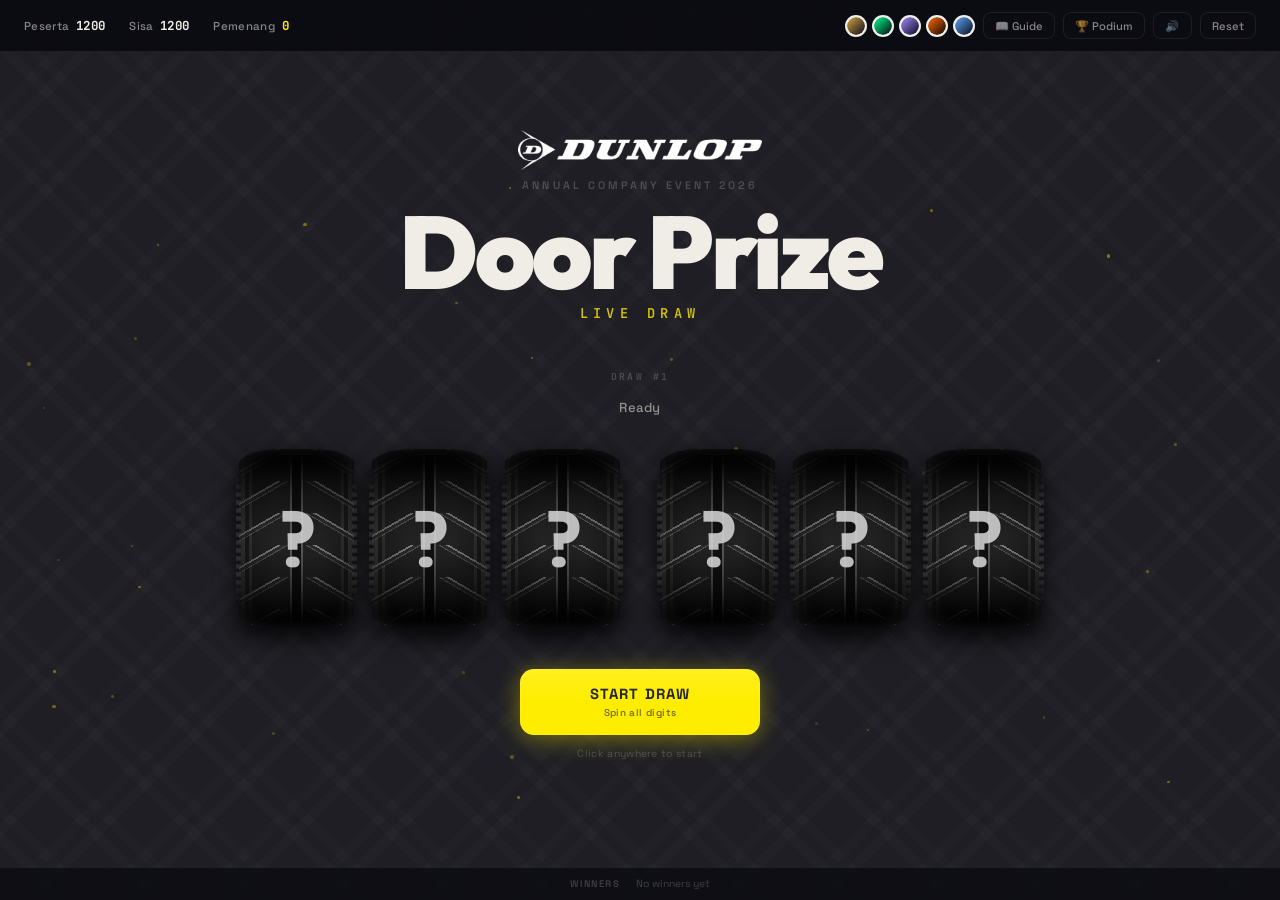
==== commit d076d1cf: "add podium" ====
--- a/index.html
+++ b/index.html
@@ -7,6 +7,7 @@
   <meta name="description" content="Premium live draw door prize system." />
   <link rel="stylesheet" href="css/style.css" />
   <link rel="stylesheet" href="css/themes.css" />
+  <link rel="stylesheet" href="css/podium.css" />
 </head>
 <body class="theme-elegant">
 
@@ -32,7 +33,7 @@
     <div class="top-right">
       <div id="theme-switcher"></div>
       <button class="top-btn" id="guide-btn">📖 Guide</button>
-      <button class="top-btn" id="summary-btn">🏆 Summary</button>
+      <button class="top-btn" id="summary-btn">🏆 Podium</button>
       <button class="top-btn" id="sound-btn">🔊</button>
       <button class="top-btn" id="reset-btn">Reset</button>
     </div>
@@ -84,19 +85,29 @@
     </div>
   </div>
 
-  <!-- ═══ SUMMARY PANEL ═══ -->
-  <div class="summary-panel" id="summary-panel">
-    <div class="summary-inner">
-      <div class="summary-header">
-        <h2 class="summary-title">Daftar Pemenang</h2>
-        <button class="close-btn" id="close-summary">&times;</button>
-      </div>
-      <div class="summary-content" id="summary-content">
-        <!-- Table will be injected here -->
-      </div>
-      <div class="summary-footer">
-        <button class="btn-export" id="export-btn">Export CSV</button>
-      </div>
+  <!-- ═══ PODIUM PANEL (Full-screen Quizizz-style) ═══ -->
+  <div class="podium-overlay" id="summary-panel">
+    <button class="podium-close-btn" id="close-summary">&times;</button>
+    <button class="podium-export-btn" id="export-btn">📥 Export CSV</button>
+
+    <!-- Animated background elements -->
+    <div class="podium-bg-effects">
+      <div class="podium-streak podium-streak-1"></div>
+      <div class="podium-streak podium-streak-2"></div>
+      <div class="podium-streak podium-streak-3"></div>
+      <div class="podium-streak podium-streak-4"></div>
+      <div class="podium-glow-orb podium-orb-1"></div>
+      <div class="podium-glow-orb podium-orb-2"></div>
+    </div>
+
+    <div class="podium-header">
+      <div class="podium-crown">👑</div>
+      <h1 class="podium-title">PODIUM</h1>
+      <p class="podium-subtitle">Door Prize Winners</p>
+    </div>
+
+    <div class="podium-content" id="summary-content">
+      <!-- Podium cards injected here by JS -->
     </div>
   </div>
 
@@ -129,7 +140,7 @@
 
         <h3 style="color: var(--accent); margin-bottom: 0.5rem; font-family: var(--font-display);">4. Ekspor Data</h3>
         <ul style="margin-left: 1.2rem; margin-bottom: 1rem; color: var(--text-2);">
-          <li style="margin-bottom: 0.3rem;">Klik tombol <b>🏆 Summary</b> lalu klik <b>Export CSV</b> untuk mengunduh daftar pemenang.</li>
+          <li style="margin-bottom: 0.3rem;">Klik tombol <b>🏆 Podium</b> untuk melihat daftar pemenang. Klik <b>Export CSV</b> untuk mengunduh data.</li>
         </ul>
       </div>
     </div>
--- a/css/podium.css
+++ b/css/podium.css
@@ -0,0 +1,476 @@
+/* ═══════════════════════════════════════════
+   PODIUM OVERLAY — Quizizz-style Winner Page
+═══════════════════════════════════════════ */
+.podium-overlay {
+  position: fixed;
+  inset: 0;
+  z-index: 600;
+  background: linear-gradient(160deg, #0a0e27 0%, #120f2e 30%, #1a0a2e 60%, #0d1117 100%);
+  display: flex;
+  flex-direction: column;
+  align-items: center;
+  justify-content: flex-start;
+  overflow-y: auto;
+  overflow-x: hidden;
+  opacity: 0;
+  pointer-events: none;
+  transition: opacity 0.5s ease;
+  padding: 1.5rem 1rem 3rem;
+}
+
+.podium-overlay.visible {
+  opacity: 1;
+  pointer-events: auto;
+}
+
+/* ── Close & Export Buttons ── */
+.podium-close-btn {
+  position: fixed;
+  top: 1rem;
+  right: 1rem;
+  z-index: 650;
+  background: rgba(255, 255, 255, 0.08);
+  border: 1px solid rgba(255, 255, 255, 0.15);
+  border-radius: 50%;
+  width: 44px;
+  height: 44px;
+  display: flex;
+  align-items: center;
+  justify-content: center;
+  color: rgba(255, 255, 255, 0.6);
+  font-size: 1.6rem;
+  line-height: 1;
+  cursor: pointer;
+  transition: all 0.25s;
+  backdrop-filter: blur(10px);
+}
+
+.podium-close-btn:hover {
+  background: rgba(240, 68, 68, 0.2);
+  color: #F04444;
+  border-color: rgba(240, 68, 68, 0.4);
+  transform: rotate(90deg) scale(1.1);
+}
+
+.podium-export-btn {
+  position: fixed;
+  top: 1rem;
+  left: 1rem;
+  z-index: 650;
+  background: rgba(255, 255, 255, 0.08);
+  border: 1px solid rgba(255, 255, 255, 0.15);
+  border-radius: 10px;
+  padding: 0.5rem 1rem;
+  color: rgba(255, 255, 255, 0.7);
+  font-family: var(--font-body);
+  font-size: 0.75rem;
+  font-weight: 600;
+  cursor: pointer;
+  transition: all 0.25s;
+  backdrop-filter: blur(10px);
+  letter-spacing: 0.04em;
+}
+
+.podium-export-btn:hover {
+  background: rgba(255, 237, 0, 0.15);
+  color: var(--accent);
+  border-color: rgba(255, 237, 0, 0.3);
+  transform: translateY(-1px);
+}
+
+/* ── Background Effects ── */
+.podium-bg-effects {
+  position: fixed;
+  inset: 0;
+  pointer-events: none;
+  z-index: 0;
+  overflow: hidden;
+}
+
+.podium-streak {
+  position: absolute;
+  width: 3px;
+  height: 200%;
+  background: linear-gradient(180deg, transparent, rgba(255, 50, 100, 0.5), transparent);
+  filter: blur(3px);
+  opacity: 0.6;
+  animation: podiumStreakSweep 6s ease-in-out infinite;
+}
+
+.podium-streak-1 { left: 15%; animation-delay: 0s; animation-duration: 5s; background: linear-gradient(180deg, transparent, rgba(255, 50, 150, 0.6), transparent); }
+.podium-streak-2 { left: 40%; animation-delay: -1.5s; animation-duration: 7s; background: linear-gradient(180deg, transparent, rgba(50, 255, 150, 0.5), transparent); }
+.podium-streak-3 { left: 65%; animation-delay: -3s; animation-duration: 6s; background: linear-gradient(180deg, transparent, rgba(100, 150, 255, 0.5), transparent); }
+.podium-streak-4 { left: 85%; animation-delay: -4s; animation-duration: 8s; background: linear-gradient(180deg, transparent, rgba(255, 200, 50, 0.4), transparent); }
+
+@keyframes podiumStreakSweep {
+  0% { transform: translateY(-60%) rotate(-15deg); opacity: 0; }
+  20% { opacity: 0.6; }
+  80% { opacity: 0.6; }
+  100% { transform: translateY(20%) rotate(15deg); opacity: 0; }
+}
+
+.podium-glow-orb {
+  position: absolute;
+  border-radius: 50%;
+  filter: blur(80px);
+  opacity: 0.3;
+  animation: podiumOrbFloat 10s ease-in-out infinite alternate;
+}
+
+.podium-orb-1 {
+  width: 400px; height: 400px;
+  background: radial-gradient(circle, rgba(130, 80, 255, 0.5), transparent);
+  top: 10%; left: -5%;
+  animation-delay: 0s;
+}
+
+.podium-orb-2 {
+  width: 350px; height: 350px;
+  background: radial-gradient(circle, rgba(255, 100, 150, 0.4), transparent);
+  bottom: 5%; right: -5%;
+  animation-delay: -5s;
+}
+
+@keyframes podiumOrbFloat {
+  0% { transform: translate(0, 0) scale(1); }
+  100% { transform: translate(30px, -20px) scale(1.15); }
+}
+
+/* ── Header ── */
+.podium-header {
+  position: relative;
+  z-index: 1;
+  text-align: center;
+  margin-bottom: 2rem;
+  margin-top: 1rem;
+}
+
+.podium-crown {
+  font-size: 2.5rem;
+  margin-bottom: 0.3rem;
+  animation: podiumCrownBounce 2s ease-in-out infinite;
+  filter: drop-shadow(0 0 15px rgba(255, 215, 0, 0.5));
+}
+
+@keyframes podiumCrownBounce {
+  0%, 100% { transform: translateY(0) scale(1); }
+  50% { transform: translateY(-6px) scale(1.05); }
+}
+
+.podium-title {
+  font-family: var(--font-display);
+  font-size: clamp(2rem, 5vw, 3.5rem);
+  font-weight: 900;
+  letter-spacing: 0.15em;
+  color: #fff;
+  text-shadow: 0 0 30px rgba(255, 255, 255, 0.3), 0 0 60px rgba(130, 80, 255, 0.3);
+  margin-bottom: 0.3rem;
+}
+
+.podium-subtitle {
+  font-family: var(--font-mono);
+  font-size: 0.75rem;
+  font-weight: 500;
+  letter-spacing: 0.3em;
+  text-transform: uppercase;
+  color: rgba(255, 255, 255, 0.4);
+}
+
+/* ── Content Area ── */
+.podium-content {
+  position: relative;
+  z-index: 1;
+  width: 100%;
+  max-width: 1100px;
+  display: flex;
+  flex-direction: column;
+  align-items: center;
+  gap: 2rem;
+}
+
+.podium-empty {
+  text-align: center;
+  padding: 4rem 1rem;
+  color: rgba(255, 255, 255, 0.3);
+  font-size: 1.1rem;
+  font-family: var(--font-body);
+}
+
+/* ── Top 3 Podium ── */
+.podium-top3 {
+  display: flex;
+  align-items: flex-end;
+  justify-content: center;
+  gap: clamp(0.8rem, 2vw, 1.5rem);
+  width: 100%;
+  margin-bottom: 1rem;
+}
+
+/* ── Podium Card ── */
+.podium-card {
+  display: flex;
+  flex-direction: column;
+  align-items: center;
+  border-radius: 18px;
+  padding: 1.5rem 1rem 1.2rem;
+  position: relative;
+  overflow: hidden;
+  transition: transform 0.3s ease, box-shadow 0.3s ease;
+  animation: podiumCardEnter 0.7s cubic-bezier(0.16, 1, 0.3, 1) backwards;
+}
+
+.podium-card:hover {
+  transform: translateY(-5px) scale(1.03);
+}
+
+/* Card border glow effect */
+.podium-card::before {
+  content: '';
+  position: absolute;
+  inset: 0;
+  border-radius: 18px;
+  padding: 2px;
+  background: var(--card-border-gradient);
+  -webkit-mask: linear-gradient(#fff 0 0) content-box, linear-gradient(#fff 0 0);
+  -webkit-mask-composite: xor;
+  mask-composite: exclude;
+  pointer-events: none;
+}
+
+/* Inner shimmer */
+.podium-card::after {
+  content: '';
+  position: absolute;
+  top: -50%;
+  left: -50%;
+  width: 200%;
+  height: 200%;
+  background: linear-gradient(45deg, transparent 40%, rgba(255,255,255,0.05) 50%, transparent 60%);
+  animation: podiumShimmer 4s ease-in-out infinite;
+  pointer-events: none;
+}
+
+@keyframes podiumShimmer {
+  0% { transform: translateX(-100%) rotate(0deg); }
+  100% { transform: translateX(100%) rotate(0deg); }
+}
+
+@keyframes podiumCardEnter {
+  from { opacity: 0; transform: translateY(40px) scale(0.9); }
+  to { opacity: 1; transform: translateY(0) scale(1); }
+}
+
+/* ── 1st Place ── */
+.podium-card.place-1 {
+  --card-border-gradient: linear-gradient(135deg, #FFD700, #FFA500, #FFD700);
+  background: linear-gradient(180deg, rgba(255, 215, 0, 0.12) 0%, rgba(20, 15, 40, 0.95) 100%);
+  box-shadow: 0 0 40px rgba(255, 215, 0, 0.2), 0 20px 60px rgba(0, 0, 0, 0.5);
+  width: clamp(180px, 22vw, 260px);
+  min-height: 280px;
+  animation-delay: 0.3s;
+  z-index: 3;
+}
+
+/* ── 2nd Place ── */
+.podium-card.place-2 {
+  --card-border-gradient: linear-gradient(135deg, #C0C0C0, #E8E8E8, #C0C0C0);
+  background: linear-gradient(180deg, rgba(192, 192, 192, 0.1) 0%, rgba(20, 15, 40, 0.95) 100%);
+  box-shadow: 0 0 30px rgba(192, 192, 192, 0.15), 0 15px 50px rgba(0, 0, 0, 0.5);
+  width: clamp(160px, 20vw, 230px);
+  min-height: 250px;
+  animation-delay: 0.5s;
+  z-index: 2;
+}
+
+/* ── 3rd Place ── */
+.podium-card.place-3 {
+  --card-border-gradient: linear-gradient(135deg, #CD7F32, #E8A850, #CD7F32);
+  background: linear-gradient(180deg, rgba(205, 127, 50, 0.1) 0%, rgba(20, 15, 40, 0.95) 100%);
+  box-shadow: 0 0 30px rgba(205, 127, 50, 0.15), 0 15px 50px rgba(0, 0, 0, 0.5);
+  width: clamp(160px, 20vw, 230px);
+  min-height: 250px;
+  animation-delay: 0.7s;
+  z-index: 1;
+}
+
+/* ── Rank Badge ── */
+.podium-rank {
+  font-family: var(--font-display);
+  font-weight: 900;
+  font-size: 1.8rem;
+  margin-bottom: 0.8rem;
+  position: relative;
+}
+
+.place-1 .podium-rank { color: #FFD700; text-shadow: 0 0 20px rgba(255, 215, 0, 0.5); font-size: 2.2rem; }
+.place-2 .podium-rank { color: #D0D0D0; text-shadow: 0 0 15px rgba(200, 200, 200, 0.3); }
+.place-3 .podium-rank { color: #E8A850; text-shadow: 0 0 15px rgba(205, 127, 50, 0.3); }
+
+.podium-rank-suffix {
+  font-size: 0.55em;
+  vertical-align: super;
+  opacity: 0.7;
+}
+
+/* ── Avatar Circle ── */
+.podium-avatar {
+  width: 70px;
+  height: 70px;
+  border-radius: 50%;
+  display: flex;
+  align-items: center;
+  justify-content: center;
+  margin-bottom: 0.8rem;
+  position: relative;
+  font-size: 1.8rem;
+  overflow: hidden;
+}
+
+.place-1 .podium-avatar {
+  width: 85px; height: 85px;
+  background: linear-gradient(135deg, rgba(255, 215, 0, 0.2), rgba(255, 165, 0, 0.1));
+  border: 2px solid rgba(255, 215, 0, 0.4);
+  box-shadow: 0 0 25px rgba(255, 215, 0, 0.3);
+  font-size: 2.2rem;
+}
+
+.place-2 .podium-avatar {
+  background: linear-gradient(135deg, rgba(192, 192, 192, 0.15), rgba(200, 200, 200, 0.05));
+  border: 2px solid rgba(192, 192, 192, 0.3);
+  box-shadow: 0 0 20px rgba(192, 192, 192, 0.2);
+}
+
+.place-3 .podium-avatar {
+  background: linear-gradient(135deg, rgba(205, 127, 50, 0.15), rgba(180, 120, 50, 0.05));
+  border: 2px solid rgba(205, 127, 50, 0.3);
+  box-shadow: 0 0 20px rgba(205, 127, 50, 0.2);
+}
+
+/* ── Card Text ── */
+.podium-card-id {
+  font-family: var(--font-mono);
+  font-size: 1.1rem;
+  font-weight: 800;
+  letter-spacing: 0.1em;
+  color: #fff;
+  margin-bottom: 0.3rem;
+  text-shadow: 0 0 10px rgba(255, 255, 255, 0.15);
+}
+
+.place-1 .podium-card-id { font-size: 1.3rem; }
+
+.podium-card-name {
+  font-family: var(--font-body);
+  font-size: 0.82rem;
+  font-weight: 600;
+  color: rgba(255, 255, 255, 0.85);
+  margin-bottom: 0.2rem;
+  text-align: center;
+  line-height: 1.3;
+}
+
+.podium-card-dept {
+  font-family: var(--font-body);
+  font-size: 0.65rem;
+  font-weight: 500;
+  letter-spacing: 0.1em;
+  text-transform: uppercase;
+  color: rgba(255, 255, 255, 0.4);
+  text-align: center;
+}
+
+/* ── Remaining Winners (4th-7th) ── */
+.podium-remaining {
+  display: grid;
+  grid-template-columns: repeat(auto-fit, minmax(220px, 1fr));
+  gap: 0.8rem;
+  width: 100%;
+  max-width: 960px;
+}
+
+.podium-remaining-card {
+  display: flex;
+  align-items: center;
+  gap: 1rem;
+  background: rgba(255, 255, 255, 0.04);
+  border: 1px solid rgba(255, 255, 255, 0.08);
+  border-radius: 14px;
+  padding: 0.9rem 1.2rem;
+  transition: all 0.3s ease;
+  animation: podiumCardEnter 0.6s cubic-bezier(0.16, 1, 0.3, 1) backwards;
+  position: relative;
+  overflow: hidden;
+}
+
+.podium-remaining-card:hover {
+  background: rgba(255, 255, 255, 0.07);
+  border-color: rgba(255, 255, 255, 0.15);
+  transform: translateY(-2px);
+  box-shadow: 0 8px 30px rgba(0, 0, 0, 0.3);
+}
+
+.podium-remaining-rank {
+  font-family: var(--font-display);
+  font-weight: 900;
+  font-size: 1.3rem;
+  color: rgba(255, 255, 255, 0.25);
+  width: 42px;
+  height: 42px;
+  border-radius: 50%;
+  display: flex;
+  align-items: center;
+  justify-content: center;
+  background: rgba(255, 255, 255, 0.05);
+  border: 1px solid rgba(255, 255, 255, 0.08);
+  flex-shrink: 0;
+}
+
+.podium-remaining-info {
+  display: flex;
+  flex-direction: column;
+  gap: 0.15rem;
+  overflow: hidden;
+}
+
+.podium-remaining-id {
+  font-family: var(--font-mono);
+  font-size: 0.95rem;
+  font-weight: 700;
+  color: var(--accent);
+  letter-spacing: 0.08em;
+}
+
+.podium-remaining-name {
+  font-family: var(--font-body);
+  font-size: 0.78rem;
+  font-weight: 600;
+  color: rgba(255, 255, 255, 0.75);
+  white-space: nowrap;
+  overflow: hidden;
+  text-overflow: ellipsis;
+}
+
+.podium-remaining-dept {
+  font-family: var(--font-body);
+  font-size: 0.62rem;
+  font-weight: 500;
+  letter-spacing: 0.08em;
+  text-transform: uppercase;
+  color: rgba(255, 255, 255, 0.35);
+}
+
+/* ── Responsive ── */
+@media (max-width: 700px) {
+  .podium-top3 {
+    gap: 0.5rem;
+  }
+  .podium-card {
+    padding: 1rem 0.7rem 1rem;
+  }
+  .podium-card.place-1 { min-height: 240px; }
+  .podium-card.place-2,
+  .podium-card.place-3 { min-height: 210px; }
+  .podium-avatar { width: 55px; height: 55px; font-size: 1.4rem; }
+  .place-1 .podium-avatar { width: 65px; height: 65px; font-size: 1.7rem; }
+  .podium-remaining { grid-template-columns: 1fr; }
+}
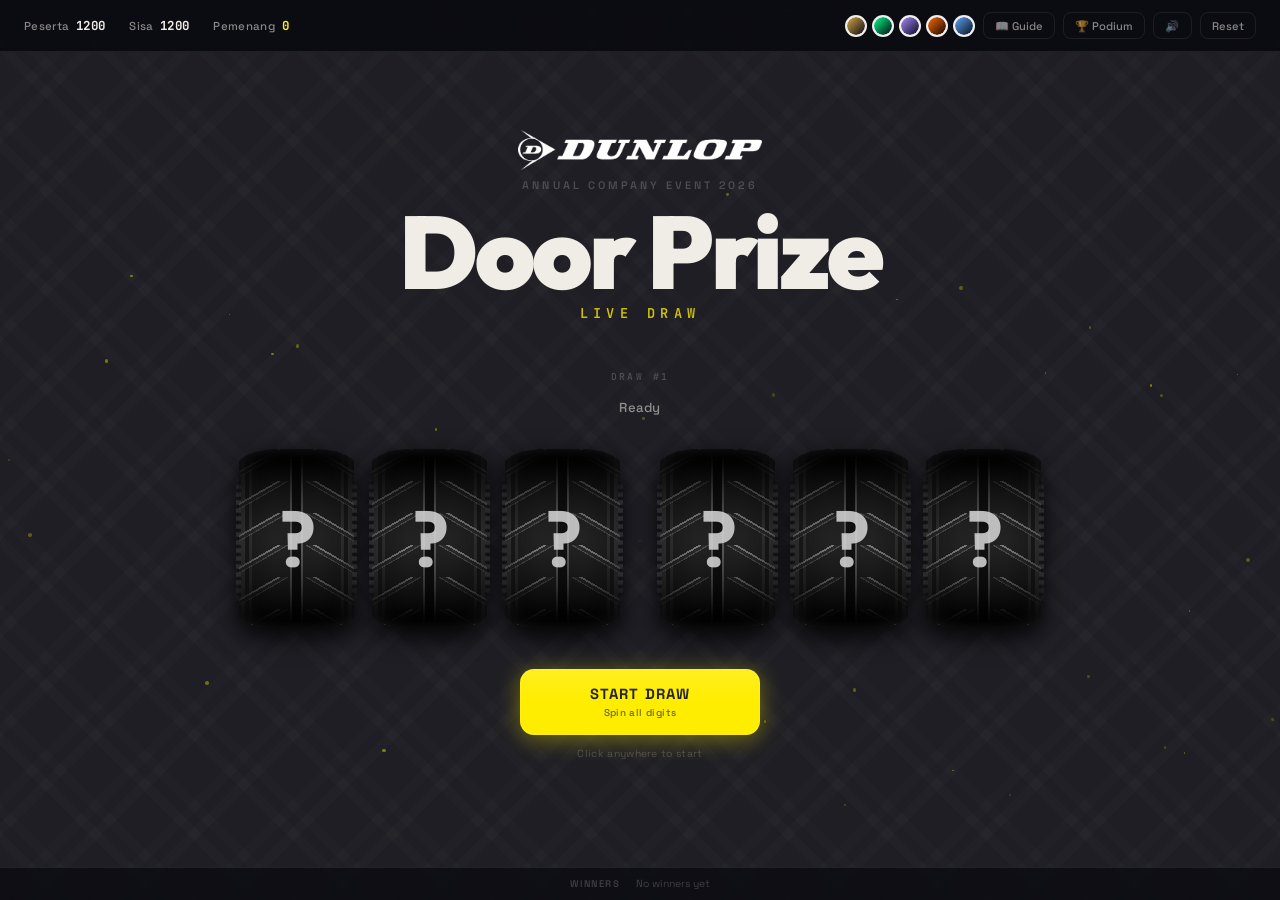
==== commit 63c80c9a: "seperate podium" ====
--- a/index.html
+++ b/index.html
@@ -85,31 +85,7 @@
     </div>
   </div>
 
-  <!-- ═══ PODIUM PANEL (Full-screen Quizizz-style) ═══ -->
-  <div class="podium-overlay" id="summary-panel">
-    <button class="podium-close-btn" id="close-summary">&times;</button>
-    <button class="podium-export-btn" id="export-btn">📥 Export CSV</button>
-
-    <!-- Animated background elements -->
-    <div class="podium-bg-effects">
-      <div class="podium-streak podium-streak-1"></div>
-      <div class="podium-streak podium-streak-2"></div>
-      <div class="podium-streak podium-streak-3"></div>
-      <div class="podium-streak podium-streak-4"></div>
-      <div class="podium-glow-orb podium-orb-1"></div>
-      <div class="podium-glow-orb podium-orb-2"></div>
-    </div>
-
-    <div class="podium-header">
-      <div class="podium-crown">👑</div>
-      <h1 class="podium-title">PODIUM</h1>
-      <p class="podium-subtitle">Door Prize Winners</p>
-    </div>
-
-    <div class="podium-content" id="summary-content">
-      <!-- Podium cards injected here by JS -->
-    </div>
-  </div>
+  <!-- Podium page is a separate HTML file now -->
 
   <!-- ═══ GUIDE PANEL ═══ -->
   <div class="summary-panel" id="guide-panel">
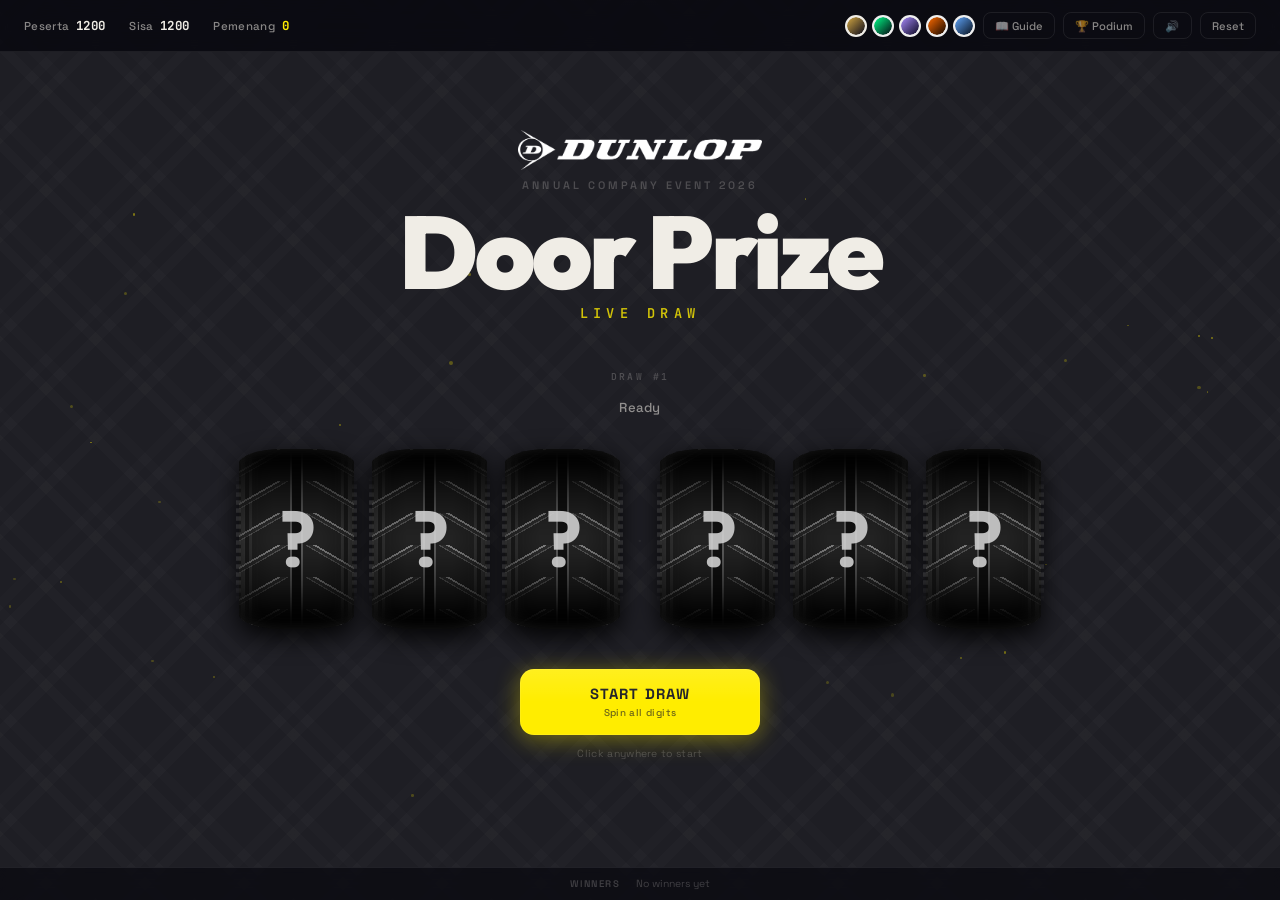
==== commit a4b0052c: "add modal alert" ====
--- a/index.html
+++ b/index.html
@@ -26,9 +26,11 @@
       <div class="stat-pill">Peserta <span class="num" id="stat-total">0</span></div>
       <div class="stat-pill">Sisa <span class="num" id="stat-remaining">0</span></div>
       <div class="stat-pill">Pemenang <span class="num gold" id="stat-winners">0</span></div>
+      <!-- Remote feature temporarily hidden
       <div class="stat-pill" style="margin-left:1rem; border: 1px solid var(--accent-glow); padding: 2px 8px; border-radius: 12px; display: none;" id="remote-pill">
         Remote Code: <span class="num gold" id="remote-code">----</span>
       </div>
+      -->
     </div>
     <div class="top-right">
       <div id="theme-switcher"></div>
@@ -107,17 +109,41 @@
           <li style="margin-bottom: 0.3rem;">Tekan <b>F</b> lagi untuk menampilkannya kembali.</li>
         </ul>
 
+        <!-- Remote Control feature hidden temporarily
         <h3 style="color: var(--accent); margin-bottom: 0.5rem; font-family: var(--font-display);">3. Remote Control (HP)</h3>
         <ul style="margin-left: 1.2rem; margin-bottom: 1rem; color: var(--text-2);">
           <li style="margin-bottom: 0.3rem;">Buka <code>remote.html</code> di HP Anda.</li>
           <li style="margin-bottom: 0.3rem;">Masukkan <b>Remote Code</b> yang tampil di sudut kiri atas layar utama.</li>
           <li style="margin-bottom: 0.3rem;">Gunakan HP Anda sebagai remote nirkabel untuk mengontrol undian.</li>
         </ul>
+        -->
 
-        <h3 style="color: var(--accent); margin-bottom: 0.5rem; font-family: var(--font-display);">4. Ekspor Data</h3>
+        <h3 style="color: var(--accent); margin-bottom: 0.5rem; font-family: var(--font-display);">3. Ekspor Data</h3>
         <ul style="margin-left: 1.2rem; margin-bottom: 1rem; color: var(--text-2);">
           <li style="margin-bottom: 0.3rem;">Klik tombol <b>🏆 Podium</b> untuk melihat daftar pemenang. Klik <b>Export CSV</b> untuk mengunduh data.</li>
         </ul>
+      </div>
+    </div>
+  </div>
+
+  <!-- ═══ RESET MODAL ═══ -->
+  <div class="summary-panel" id="reset-modal">
+    <div class="summary-inner" style="max-width: 450px; text-align: center;">
+      <div class="summary-header" style="justify-content: center; background: linear-gradient(180deg, rgba(240, 68, 68, 0.1), transparent);">
+        <h2 class="summary-title" style="color: var(--red); justify-content: center; width: 100%;">Peringatan</h2>
+      </div>
+      <div class="summary-content" style="padding: 2rem;">
+        <p id="reset-modal-text" style="color: var(--text-2); font-size: 0.95rem; line-height: 1.6; margin-bottom: 2rem;">
+          Apakah Anda yakin ingin mereset data dan memulai undian baru dari awal?
+        </p>
+        <div style="display: flex; gap: 1rem; justify-content: center;">
+          <button class="action-btn btn-stop" id="confirm-reset-btn" style="min-width: 140px; padding: 0.8rem; margin-bottom: 0;">
+            <span class="btn-text">Ya, Reset</span>
+          </button>
+          <button class="top-btn" id="cancel-reset-btn" style="min-width: 140px; padding: 0.8rem; font-size: 0.92rem; border-color: var(--text-3);">
+            Batal
+          </button>
+        </div>
       </div>
     </div>
   </div>
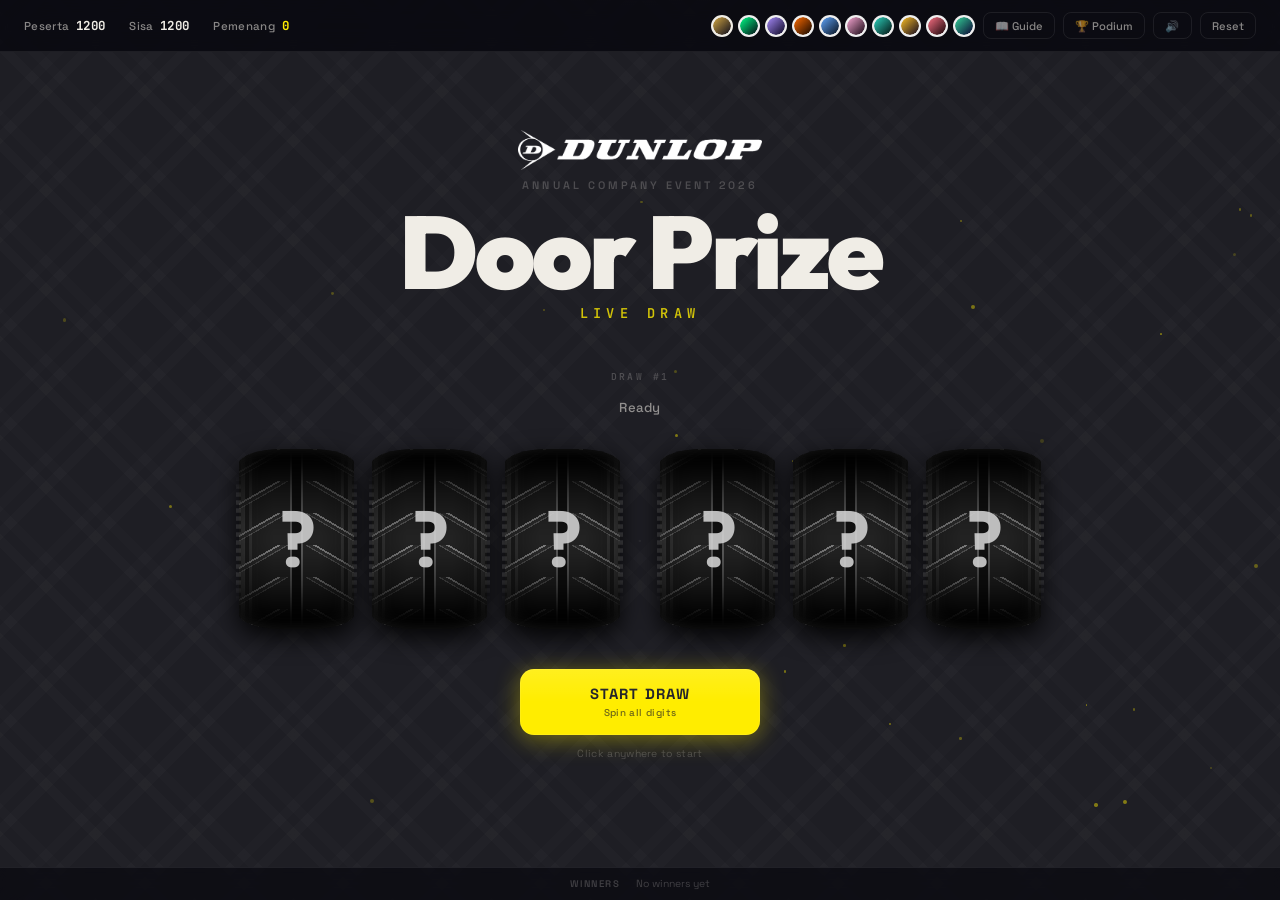
==== commit c4707c87: "change sound effect" ====
--- a/index.html
+++ b/index.html
@@ -45,7 +45,7 @@
   <div class="main-wrapper">
     <div class="stage-center">
 
-      <img src="assets/Dunlop.webp" alt="Dunlop Logo" class="sponsor-logo" />
+      <img src="assets/img/Dunlop.webp" alt="Dunlop Logo" class="sponsor-logo" />
       <p class="event-badge">Annual Company Event 2026</p>
       <h1 class="hero-title">Door Prize</h1>
       <p class="hero-sub">Live Draw</p>
--- a/css/style.css
+++ b/css/style.css
@@ -1122,6 +1122,55 @@
   opacity: 1;
 }
 
+/* --- GRAND PRIZE WINNER ANIMATIONS --- */
+.winner-panel.grand-prize {
+  background: radial-gradient(circle at center, rgba(255, 215, 0, 0.15) 0%, rgba(4, 4, 10, 0.95) 80%);
+}
+
+.winner-panel.grand-prize .winner-inner {
+  animation: grandPrizePanelEnter 1s cubic-bezier(0.175, 0.885, 0.32, 1.275) forwards;
+}
+
+.winner-panel.grand-prize .winner-eyebrow {
+  color: #FFD700;
+  text-shadow: 0 0 20px rgba(255, 215, 0, 0.8);
+  font-size: 0.9rem;
+  letter-spacing: 0.25em;
+}
+
+.winner-panel.grand-prize .winner-eyebrow::before,
+.winner-panel.grand-prize .winner-eyebrow::after {
+  background: linear-gradient(90deg, transparent, rgba(255, 215, 0, 0.8));
+}
+
+.winner-panel.grand-prize .winner-id {
+  color: #FFD700;
+  animation: grandPrizeGlow 1.5s ease-in-out infinite alternate;
+  font-size: clamp(3.5rem, 9vw, 8rem);
+}
+
+.winner-panel.grand-prize .winner-name {
+  color: #FFF;
+  text-shadow: 0 0 20px rgba(255, 215, 0, 0.6);
+  font-size: clamp(2.2rem, 5vw, 4rem);
+}
+
+.winner-panel.grand-prize .winner-line {
+  background: #FFD700;
+  box-shadow: 0 0 15px #FFD700;
+}
+
+@keyframes grandPrizePanelEnter {
+  0% { transform: scale(0.5) translateY(50px); opacity: 0; filter: blur(10px); }
+  50% { transform: scale(1.1) translateY(-10px); opacity: 1; filter: blur(0); }
+  100% { transform: scale(1) translateY(0); opacity: 1; filter: blur(0); }
+}
+
+@keyframes grandPrizeGlow {
+  0% { text-shadow: 0 0 40px rgba(255, 215, 0, 0.6), 0 0 80px rgba(255, 215, 0, 0.3); transform: scale(1); }
+  100% { text-shadow: 0 0 60px rgba(255, 215, 0, 1), 0 0 120px rgba(255, 215, 0, 0.6); transform: scale(1.05); }
+}
+
 .winner-eyebrow {
   font-family: var(--font-mono);
   font-size: 0.65rem;
--- a/css/themes.css
+++ b/css/themes.css
@@ -1,6 +1,8 @@
 /* ═══════════════════════════════════════════
    THEME SWITCHER UI (minimal circles in top bar)
-═══════════════════════════════════════════ */
+   Extra fonts for new themes
+═══════════════════════════════════════════ */
+@import url('https://fonts.googleapis.com/css2?family=Playfair+Display:wght@400;600;700;800;900&family=Orbitron:wght@400;500;600;700;800;900&family=Cormorant+Garamond:wght@400;500;600;700&family=Bebas+Neue&family=Nunito:wght@400;600;700;800;900&display=swap');
 /* Handled in style.css for .theme-btn */
 
 
@@ -213,3 +215,518 @@
 body.theme-glacier .hero-sub { color: #7DD3FC; }
 body.theme-glacier .btn-start { background: linear-gradient(135deg, #1D4ED8, #3B82F6); color: #fff; }
 body.theme-glacier .light-beam { background: linear-gradient(180deg, transparent, rgba(96,165,250,0.1), transparent); }
+
+
+/* ═══════════════════════════════════════════
+   THEME 6: SAKURA
+   Cherry blossom pink, Japanese elegance
+═══════════════════════════════════════════ */
+body.theme-sakura {
+  --bg:          #0a0208;
+  --bg-mid:      #120510;
+  --surface:     rgba(249,168,212,0.04);
+  --surface-2:   rgba(249,168,212,0.07);
+  --border:      rgba(249,168,212,0.1);
+  --accent:      #F9A8D4;
+  --accent-hot:  #FBCFE8;
+  --accent-dim:  rgba(249,168,212,0.12);
+  --accent-glow: rgba(249,168,212,0.35);
+  --green:       #F472B6;
+  --green-dim:   rgba(244,114,182,0.08);
+  --green-glow:  rgba(244,114,182,0.35);
+  --red:         #FB7185;
+  --text:        #FDF2F8;
+  --text-2:      rgba(253,242,248,0.55);
+  --text-3:      rgba(249,168,212,0.22);
+}
+
+body.theme-sakura .stage-bg::before {
+  background:
+    radial-gradient(ellipse 40% 30% at 30% 20%, rgba(244,114,182,0.1) 0%, transparent 70%),
+    radial-gradient(ellipse 35% 25% at 70% 80%, rgba(249,168,212,0.06) 0%, transparent 60%),
+    radial-gradient(ellipse 25% 20% at 50% 50%, rgba(236,72,153,0.04) 0%, transparent 55%);
+}
+
+/* Falling petals */
+body.theme-sakura::after {
+  content: '';
+  position: fixed;
+  inset: 0;
+  background-image:
+    radial-gradient(circle 3px at 10% 15%, rgba(249,168,212,0.5) 0%, transparent 100%),
+    radial-gradient(circle 2px at 30% 40%, rgba(251,207,232,0.4) 0%, transparent 100%),
+    radial-gradient(circle 3px at 55% 25%, rgba(244,114,182,0.4) 0%, transparent 100%),
+    radial-gradient(circle 2px at 70% 60%, rgba(249,168,212,0.3) 0%, transparent 100%),
+    radial-gradient(circle 3px at 85% 35%, rgba(251,207,232,0.5) 0%, transparent 100%),
+    radial-gradient(circle 2px at 45% 80%, rgba(244,114,182,0.3) 0%, transparent 100%),
+    radial-gradient(circle 2px at 20% 70%, rgba(249,168,212,0.35) 0%, transparent 100%);
+  pointer-events: none;
+  z-index: 1;
+  animation: petalDrift 8s ease-in-out infinite alternate;
+}
+@keyframes petalDrift { from { opacity: 0.4; transform: translateY(0); } to { opacity: 0.9; transform: translateY(5px); } }
+
+body.theme-sakura .hero-title {
+  font-family: 'Playfair Display', serif;
+  background: linear-gradient(135deg, #FBCFE8, #F9A8D4, #F472B6);
+  -webkit-background-clip: text;
+  -webkit-text-fill-color: transparent;
+  background-clip: text;
+  letter-spacing: 0.02em;
+  font-weight: 800;
+}
+body.theme-sakura .hero-sub {
+  color: #F472B6;
+  font-family: 'Playfair Display', serif;
+  font-style: italic;
+  letter-spacing: 0.15em;
+}
+body.theme-sakura .event-badge {
+  font-family: 'Playfair Display', serif;
+  font-style: italic;
+}
+body.theme-sakura .btn-start {
+  background: linear-gradient(135deg, #DB2777, #EC4899);
+  color: #fff;
+  border-radius: 50px;
+  font-family: 'Playfair Display', serif;
+}
+body.theme-sakura .btn-stop {
+  border-radius: 50px;
+}
+body.theme-sakura .light-beam { background: linear-gradient(180deg, transparent, rgba(244,114,182,0.1), transparent); }
+body.theme-sakura .digit-slot {
+  border-radius: 16px;
+  background: linear-gradient(180deg, #1a0810, #120508);
+  box-shadow: 0 0 20px rgba(249,168,212,0.08), inset 0 1px 0 rgba(249,168,212,0.1);
+}
+body.theme-sakura .digit-display {
+  font-family: 'Playfair Display', serif !important;
+}
+body.theme-sakura .stat-pill {
+  font-family: 'Playfair Display', serif;
+}
+body.theme-sakura .top-btn {
+  border-radius: 50px;
+}
+
+
+/* ═══════════════════════════════════════════
+   THEME 7: MIDNIGHT TEAL
+   Deep ocean teal, bioluminescence
+═══════════════════════════════════════════ */
+body.theme-midnight {
+  --bg:          #010a0a;
+  --bg-mid:      #020d0d;
+  --surface:     rgba(45,212,191,0.03);
+  --surface-2:   rgba(45,212,191,0.06);
+  --border:      rgba(45,212,191,0.08);
+  --accent:      #2DD4BF;
+  --accent-hot:  #5EEAD4;
+  --accent-dim:  rgba(45,212,191,0.12);
+  --accent-glow: rgba(45,212,191,0.35);
+  --green:       #2DD4BF;
+  --green-dim:   rgba(45,212,191,0.08);
+  --green-glow:  rgba(45,212,191,0.35);
+  --red:         #F87171;
+  --text:        #CCFBF1;
+  --text-2:      rgba(204,251,241,0.5);
+  --text-3:      rgba(45,212,191,0.2);
+}
+
+body.theme-midnight .stage-bg::before {
+  background:
+    radial-gradient(ellipse 45% 30% at 50% 100%, rgba(13,148,136,0.1) 0%, transparent 70%),
+    radial-gradient(ellipse 35% 25% at 20% 30%, rgba(20,184,166,0.06) 0%, transparent 60%),
+    radial-gradient(ellipse 25% 20% at 80% 50%, rgba(45,212,191,0.04) 0%, transparent 55%);
+}
+
+/* Bioluminescent glow */
+body.theme-midnight::after {
+  content: '';
+  position: fixed;
+  inset: 0;
+  background:
+    radial-gradient(circle 80px at 15% 80%, rgba(45,212,191,0.08) 0%, transparent 100%),
+    radial-gradient(circle 60px at 85% 20%, rgba(20,184,166,0.06) 0%, transparent 100%),
+    radial-gradient(circle 100px at 50% 60%, rgba(94,234,212,0.04) 0%, transparent 100%);
+  pointer-events: none;
+  z-index: 1;
+  animation: bioGlow 6s ease-in-out infinite alternate;
+}
+@keyframes bioGlow { from { opacity: 0.6; } to { opacity: 1; } }
+
+body.theme-midnight .hero-title {
+  font-family: 'Orbitron', sans-serif;
+  background: linear-gradient(135deg, #5EEAD4, #2DD4BF, #14B8A6);
+  -webkit-background-clip: text;
+  -webkit-text-fill-color: transparent;
+  background-clip: text;
+  font-weight: 900;
+  letter-spacing: 0.1em;
+  font-size: clamp(2.2rem, 6vw, 5rem);
+}
+body.theme-midnight .hero-sub {
+  color: #5EEAD4;
+  font-family: 'Orbitron', sans-serif;
+  font-size: clamp(0.55rem, 1vw, 0.7rem);
+  letter-spacing: 0.5em;
+}
+body.theme-midnight .event-badge {
+  font-family: 'Orbitron', sans-serif;
+  font-size: 0.55rem;
+  letter-spacing: 0.3em;
+}
+body.theme-midnight .btn-start {
+  background: linear-gradient(135deg, #0D9488, #14B8A6);
+  color: #fff;
+  border-radius: 4px;
+  font-family: 'Orbitron', sans-serif;
+  letter-spacing: 0.1em;
+  border: 1px solid rgba(45,212,191,0.3);
+}
+body.theme-midnight .btn-stop {
+  border-radius: 4px;
+  border: 1px solid rgba(45,212,191,0.3);
+}
+body.theme-midnight .light-beam { background: linear-gradient(180deg, transparent, rgba(45,212,191,0.1), transparent); }
+body.theme-midnight .digit-slot {
+  border-radius: 6px;
+  background: linear-gradient(180deg, #041a1a, #020e0e);
+  box-shadow: 0 0 15px rgba(45,212,191,0.1), inset 0 0 30px rgba(45,212,191,0.03);
+  border: 1px solid rgba(45,212,191,0.15);
+}
+body.theme-midnight .digit-display {
+  font-family: 'Orbitron', sans-serif !important;
+}
+body.theme-midnight .stat-pill {
+  font-family: 'Orbitron', sans-serif;
+  font-size: 0.6rem;
+  letter-spacing: 0.05em;
+}
+body.theme-midnight .top-btn {
+  border-radius: 4px;
+  font-family: 'Orbitron', sans-serif;
+  font-size: 0.65rem;
+  letter-spacing: 0.05em;
+}
+
+
+/* ═══════════════════════════════════════════
+   THEME 8: ROYALE
+   Luxurious gold + deep purple, VIP energy
+═══════════════════════════════════════════ */
+body.theme-royale {
+  --bg:          #08030f;
+  --bg-mid:      #0d0520;
+  --surface:     rgba(251,191,36,0.04);
+  --surface-2:   rgba(251,191,36,0.07);
+  --border:      rgba(251,191,36,0.1);
+  --accent:      #FBBF24;
+  --accent-hot:  #FDE68A;
+  --accent-dim:  rgba(251,191,36,0.12);
+  --accent-glow: rgba(251,191,36,0.4);
+  --green:       #FBBF24;
+  --green-dim:   rgba(251,191,36,0.08);
+  --green-glow:  rgba(251,191,36,0.35);
+  --red:         #F87171;
+  --text:        #FFFBEB;
+  --text-2:      rgba(255,251,235,0.55);
+  --text-3:      rgba(251,191,36,0.22);
+}
+
+body.theme-royale .stage-bg::before {
+  background:
+    radial-gradient(ellipse 40% 30% at 50% 15%, rgba(251,191,36,0.1) 0%, transparent 70%),
+    radial-gradient(ellipse 30% 25% at 20% 80%, rgba(139,92,246,0.08) 0%, transparent 60%),
+    radial-gradient(ellipse 30% 20% at 80% 70%, rgba(168,85,247,0.06) 0%, transparent 55%);
+}
+
+/* Luxury shimmer */
+body.theme-royale::after {
+  content: '';
+  position: fixed;
+  inset: 0;
+  background: linear-gradient(
+    135deg,
+    rgba(251,191,36,0.03) 0%, transparent 25%,
+    rgba(168,85,247,0.02) 40%, transparent 55%,
+    rgba(251,191,36,0.02) 70%, transparent 100%
+  );
+  pointer-events: none;
+  z-index: 1;
+  animation: royaleShimmer 8s ease-in-out infinite alternate;
+}
+@keyframes royaleShimmer { from { opacity: 0.5; } to { opacity: 1; } }
+
+body.theme-royale .hero-title {
+  font-family: 'Cormorant Garamond', serif;
+  background: linear-gradient(135deg, #FDE68A, #FBBF24, #F59E0B);
+  -webkit-background-clip: text;
+  -webkit-text-fill-color: transparent;
+  background-clip: text;
+  text-shadow: none;
+  font-weight: 700;
+  letter-spacing: 0.05em;
+  font-size: clamp(3rem, 8vw, 7rem);
+}
+body.theme-royale .hero-sub {
+  color: #C084FC;
+  font-family: 'Cormorant Garamond', serif;
+  font-style: italic;
+  letter-spacing: 0.2em;
+  font-size: clamp(0.7rem, 1.3vw, 0.95rem);
+}
+body.theme-royale .event-badge {
+  color: #C084FC;
+  font-family: 'Cormorant Garamond', serif;
+  font-style: italic;
+}
+body.theme-royale .btn-start {
+  background: linear-gradient(135deg, #B45309, #D97706);
+  color: #fff;
+  border-radius: 0;
+  font-family: 'Cormorant Garamond', serif;
+  font-weight: 700;
+  font-size: 1.1rem;
+  letter-spacing: 0.1em;
+  border: 2px solid rgba(251,191,36,0.3);
+}
+body.theme-royale .btn-stop {
+  border-radius: 0;
+  border: 2px solid rgba(251,191,36,0.3);
+}
+body.theme-royale .light-beam { background: linear-gradient(180deg, transparent, rgba(251,191,36,0.08), rgba(139,92,246,0.04), transparent); }
+body.theme-royale .digit-slot {
+  border-radius: 8px;
+  background: linear-gradient(180deg, #150a20, #0a0315);
+  box-shadow: 0 0 25px rgba(251,191,36,0.06), inset 0 1px 0 rgba(251,191,36,0.12);
+  border: 1px solid rgba(251,191,36,0.12);
+}
+body.theme-royale .digit-display {
+  font-family: 'Cormorant Garamond', serif !important;
+  font-weight: 700;
+}
+body.theme-royale .stat-pill {
+  font-family: 'Cormorant Garamond', serif;
+  font-size: 0.8rem;
+}
+body.theme-royale .top-btn {
+  border-radius: 0;
+  font-family: 'Cormorant Garamond', serif;
+  font-size: 0.85rem;
+  letter-spacing: 0.05em;
+}
+
+
+/* ═══════════════════════════════════════════
+   THEME 9: CRIMSON NIGHT
+   Dramatic red/rose, cinematic tension
+═══════════════════════════════════════════ */
+body.theme-crimson {
+  --bg:          #080102;
+  --bg-mid:      #100205;
+  --surface:     rgba(251,113,133,0.04);
+  --surface-2:   rgba(251,113,133,0.07);
+  --border:      rgba(251,113,133,0.1);
+  --accent:      #FB7185;
+  --accent-hot:  #FDA4AF;
+  --accent-dim:  rgba(251,113,133,0.12);
+  --accent-glow: rgba(251,113,133,0.35);
+  --green:       #FCA5A5;
+  --green-dim:   rgba(252,165,165,0.08);
+  --green-glow:  rgba(252,165,165,0.35);
+  --red:         #EF4444;
+  --text:        #FFF1F2;
+  --text-2:      rgba(255,241,242,0.55);
+  --text-3:      rgba(251,113,133,0.22);
+}
+
+body.theme-crimson .stage-bg::before {
+  background:
+    radial-gradient(ellipse 45% 35% at 50% 100%, rgba(220,38,38,0.1) 0%, transparent 70%),
+    radial-gradient(ellipse 35% 25% at 20% 20%, rgba(251,113,133,0.06) 0%, transparent 60%),
+    radial-gradient(ellipse 30% 20% at 80% 40%, rgba(190,18,60,0.05) 0%, transparent 55%);
+}
+
+/* Blood mist */
+body.theme-crimson::after {
+  content: '';
+  position: fixed;
+  inset: 0;
+  background:
+    radial-gradient(ellipse 60% 40% at 30% 90%, rgba(220,38,38,0.06) 0%, transparent 70%),
+    radial-gradient(ellipse 50% 30% at 70% 10%, rgba(251,113,133,0.04) 0%, transparent 65%);
+  pointer-events: none;
+  z-index: 1;
+  animation: crimsonPulse 4s ease-in-out infinite alternate;
+}
+@keyframes crimsonPulse { from { opacity: 0.5; } to { opacity: 1; } }
+
+body.theme-crimson .hero-title {
+  font-family: 'Bebas Neue', sans-serif;
+  background: linear-gradient(135deg, #FDA4AF, #FB7185, #F43F5E);
+  -webkit-background-clip: text;
+  -webkit-text-fill-color: transparent;
+  background-clip: text;
+  font-weight: 400;
+  letter-spacing: 0.12em;
+  font-size: clamp(3.5rem, 9vw, 8rem);
+  line-height: 0.85;
+}
+body.theme-crimson .hero-sub {
+  color: #FDA4AF;
+  font-family: 'Bebas Neue', sans-serif;
+  letter-spacing: 0.6em;
+  font-size: clamp(0.7rem, 1.3vw, 0.95rem);
+}
+body.theme-crimson .event-badge {
+  font-family: 'Bebas Neue', sans-serif;
+  letter-spacing: 0.3em;
+  font-size: 0.75rem;
+}
+body.theme-crimson .btn-start {
+  background: linear-gradient(135deg, #BE123C, #E11D48);
+  color: #fff;
+  border-radius: 0;
+  font-family: 'Bebas Neue', sans-serif;
+  letter-spacing: 0.15em;
+  font-size: 1.1rem;
+}
+body.theme-crimson .btn-stop {
+  border-radius: 0;
+}
+body.theme-crimson .light-beam { background: linear-gradient(180deg, transparent, rgba(251,113,133,0.1), transparent); }
+body.theme-crimson .digit-slot {
+  border-radius: 4px;
+  background: linear-gradient(180deg, #1a0508, #100205);
+  box-shadow: 0 4px 20px rgba(251,113,133,0.08);
+}
+body.theme-crimson .digit-display {
+  font-family: 'Bebas Neue', sans-serif !important;
+  letter-spacing: 0.05em;
+}
+body.theme-crimson .stat-pill {
+  font-family: 'Bebas Neue', sans-serif;
+  letter-spacing: 0.1em;
+  font-size: 0.8rem;
+}
+body.theme-crimson .top-btn {
+  border-radius: 2px;
+  font-family: 'Bebas Neue', sans-serif;
+  letter-spacing: 0.1em;
+  font-size: 0.85rem;
+}
+
+
+/* ═══════════════════════════════════════════
+   THEME 10: AURORA BOREALIS
+   Northern lights — green + violet + cyan
+═══════════════════════════════════════════ */
+body.theme-aurora {
+  --bg:          #020010;
+  --bg-mid:      #0a0030;
+  --surface:     rgba(52,211,153,0.04);
+  --surface-2:   rgba(52,211,153,0.07);
+  --border:      rgba(52,211,153,0.1);
+  --accent:      #34D399;
+  --accent-hot:  #6EE7B7;
+  --accent-dim:  rgba(52,211,153,0.12);
+  --accent-glow: rgba(52,211,153,0.35);
+  --green:       #34D399;
+  --green-dim:   rgba(52,211,153,0.08);
+  --green-glow:  rgba(52,211,153,0.35);
+  --red:         #F472B6;
+  --text:        #D1FAE5;
+  --text-2:      rgba(209,250,229,0.55);
+  --text-3:      rgba(52,211,153,0.22);
+}
+
+body.theme-aurora .stage-bg::before {
+  background:
+    radial-gradient(ellipse 60% 30% at 30% 0%, rgba(52,211,153,0.12) 0%, transparent 70%),
+    radial-gradient(ellipse 50% 25% at 60% 5%, rgba(139,92,246,0.1) 0%, transparent 65%),
+    radial-gradient(ellipse 40% 20% at 80% 10%, rgba(56,189,248,0.08) 0%, transparent 60%),
+    radial-gradient(ellipse 30% 20% at 50% 90%, rgba(52,211,153,0.04) 0%, transparent 55%);
+}
+
+/* Aurora waves */
+body.theme-aurora::after {
+  content: '';
+  position: fixed;
+  inset: 0;
+  background:
+    linear-gradient(180deg,
+      rgba(52,211,153,0.06) 0%,
+      rgba(139,92,246,0.04) 20%,
+      transparent 40%,
+      transparent 60%,
+      rgba(56,189,248,0.03) 80%,
+      rgba(52,211,153,0.04) 100%
+    );
+  pointer-events: none;
+  z-index: 1;
+  animation: auroraWave 10s ease-in-out infinite alternate;
+}
+@keyframes auroraWave {
+  from { opacity: 0.4; transform: scaleY(1); }
+  to   { opacity: 1; transform: scaleY(1.1); }
+}
+
+body.theme-aurora .hero-title {
+  font-family: 'Nunito', sans-serif;
+  background: linear-gradient(135deg, #6EE7B7, #34D399, #A78BFA, #38BDF8);
+  background-size: 200% 200%;
+  -webkit-background-clip: text;
+  -webkit-text-fill-color: transparent;
+  background-clip: text;
+  animation: auroraText 6s ease-in-out infinite alternate;
+  font-weight: 900;
+  letter-spacing: -0.01em;
+}
+@keyframes auroraText {
+  from { background-position: 0% 50%; }
+  to   { background-position: 100% 50%; }
+}
+body.theme-aurora .hero-sub {
+  color: #6EE7B7;
+  font-family: 'Nunito', sans-serif;
+  font-weight: 700;
+  letter-spacing: 0.3em;
+}
+body.theme-aurora .event-badge {
+  color: #A78BFA;
+  font-family: 'Nunito', sans-serif;
+}
+body.theme-aurora .btn-start {
+  background: linear-gradient(135deg, #059669, #10B981, #7C3AED);
+  color: #fff;
+  border-radius: 20px;
+  font-family: 'Nunito', sans-serif;
+  font-weight: 800;
+}
+body.theme-aurora .btn-stop {
+  border-radius: 20px;
+}
+body.theme-aurora .light-beam { background: linear-gradient(180deg, transparent, rgba(52,211,153,0.08), rgba(139,92,246,0.05), transparent); }
+body.theme-aurora .digit-slot {
+  border-radius: 20px;
+  background: linear-gradient(180deg, #0a0025, #050015);
+  box-shadow:
+    0 0 20px rgba(52,211,153,0.06),
+    0 0 40px rgba(139,92,246,0.04),
+    inset 0 1px 0 rgba(110,231,183,0.08);
+}
+body.theme-aurora .digit-display {
+  font-family: 'Nunito', sans-serif !important;
+  font-weight: 900;
+}
+body.theme-aurora .stat-pill {
+  font-family: 'Nunito', sans-serif;
+  font-weight: 700;
+}
+body.theme-aurora .top-btn {
+  border-radius: 20px;
+  font-family: 'Nunito', sans-serif;
+  font-weight: 700;
+}
--- a/css/podium.css
+++ b/css/podium.css
@@ -260,15 +260,51 @@
   to { opacity: 1; transform: translateY(0) scale(1); }
 }
 
+@keyframes grandPrizePulse {
+  0% { transform: translateY(0) scale(1); box-shadow: 0 0 40px rgba(255, 215, 0, 0.3), 0 20px 60px rgba(0, 0, 0, 0.5); }
+  50% { transform: translateY(-8px) scale(1.02); box-shadow: 0 0 60px rgba(255, 215, 0, 0.6), 0 20px 70px rgba(255, 215, 0, 0.2); }
+  100% { transform: translateY(0) scale(1); box-shadow: 0 0 40px rgba(255, 215, 0, 0.3), 0 20px 60px rgba(0, 0, 0, 0.5); }
+}
+
+@keyframes grandPrizeSparkle {
+  0% { filter: hue-rotate(0deg) brightness(1); }
+  50% { filter: hue-rotate(20deg) brightness(1.2); }
+  100% { filter: hue-rotate(0deg) brightness(1); }
+}
+
 /* ── 1st Place ── */
 .podium-card.place-1 {
-  --card-border-gradient: linear-gradient(135deg, #FFD700, #FFA500, #FFD700);
-  background: linear-gradient(180deg, rgba(255, 215, 0, 0.12) 0%, rgba(20, 15, 40, 0.95) 100%);
-  box-shadow: 0 0 40px rgba(255, 215, 0, 0.2), 0 20px 60px rgba(0, 0, 0, 0.5);
+  --card-border-gradient: linear-gradient(135deg, #FFD700, #FFA500, #FFD700, #FFF, #FFD700);
+  background: linear-gradient(180deg, rgba(255, 215, 0, 0.15) 0%, rgba(20, 15, 40, 0.95) 100%);
+  box-shadow: 0 0 40px rgba(255, 215, 0, 0.3), 0 20px 60px rgba(0, 0, 0, 0.5);
   width: clamp(180px, 22vw, 260px);
   min-height: 280px;
-  animation-delay: 0.3s;
+  padding-top: 2.5rem;
+  animation: podiumCardEnter 0.7s cubic-bezier(0.16, 1, 0.3, 1) backwards, grandPrizePulse 3s ease-in-out infinite, grandPrizeSparkle 4s linear infinite;
+  animation-delay: 0.3s, 1s, 1s;
   z-index: 3;
+}
+
+.grand-prize-label {
+  position: absolute;
+  top: 12px;
+  background: linear-gradient(90deg, #FFD700, #FFA500, #FFD700);
+  background-size: 200% auto;
+  color: #000;
+  font-family: var(--font-display);
+  font-weight: 900;
+  font-size: 0.75rem;
+  letter-spacing: 0.2em;
+  padding: 4px 15px;
+  border-radius: 20px;
+  box-shadow: 0 0 15px rgba(255, 215, 0, 0.6);
+  animation: textShine 3s linear infinite;
+  z-index: 10;
+  text-transform: uppercase;
+}
+
+@keyframes textShine {
+  to { background-position: 200% center; }
 }
 
 /* ── 2nd Place ── */
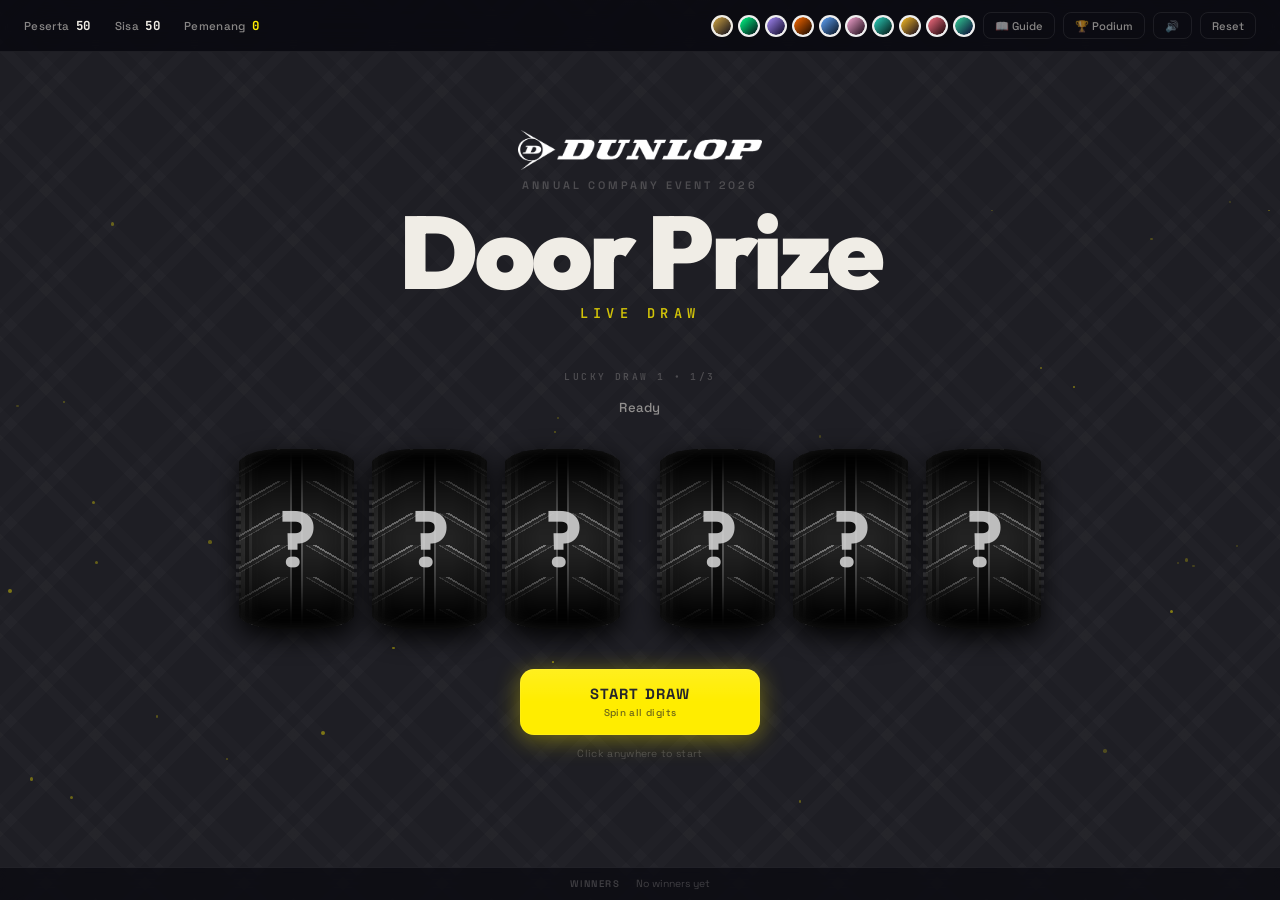
==== commit efb7d690: "fix connection error websocket" ====
--- a/index.html
+++ b/index.html
@@ -156,10 +156,10 @@
     </div>
   </div>
 
-  <script src="js/database.js?v=10"></script>
-  <script src="js/sound.js?v=10"></script>
-  <script src="js/sync.js?v=10"></script>
-  <script src="js/themes.js?v=10"></script>
-  <script src="js/app.js?v=10"></script>
+  <script src="js/database.js?v=12"></script>
+  <script src="js/sound.js?v=12"></script>
+  <script src="js/sync.js?v=12"></script>
+  <script src="js/themes.js?v=12"></script>
+  <script src="js/app.js?v=12"></script>
 </body>
 </html>
--- a/css/podium.css
+++ b/css/podium.css
@@ -272,17 +272,14 @@
   100% { filter: hue-rotate(0deg) brightness(1); }
 }
 
-/* ── 1st Place ── */
-.podium-card.place-1 {
-  --card-border-gradient: linear-gradient(135deg, #FFD700, #FFA500, #FFD700, #FFF, #FFD700);
-  background: linear-gradient(180deg, rgba(255, 215, 0, 0.15) 0%, rgba(20, 15, 40, 0.95) 100%);
-  box-shadow: 0 0 40px rgba(255, 215, 0, 0.3), 0 20px 60px rgba(0, 0, 0, 0.5);
-  width: clamp(180px, 22vw, 260px);
-  min-height: 280px;
-  padding-top: 2.5rem;
-  animation: podiumCardEnter 0.7s cubic-bezier(0.16, 1, 0.3, 1) backwards, grandPrizePulse 3s ease-in-out infinite, grandPrizeSparkle 4s linear infinite;
-  animation-delay: 0.3s, 1s, 1s;
-  z-index: 3;
+/* ── Equal Winners (Lucky Draw) ── */
+.podium-card.place-equal {
+  --card-border-gradient: linear-gradient(135deg, #00f2fe, #4facfe, #00f2fe);
+  background: linear-gradient(180deg, rgba(79, 172, 254, 0.15) 0%, rgba(20, 15, 40, 0.95) 100%);
+  box-shadow: 0 0 30px rgba(79, 172, 254, 0.2), 0 15px 50px rgba(0, 0, 0, 0.5);
+  width: clamp(160px, 20vw, 230px);
+  min-height: 250px;
+  z-index: 2;
 }
 
 .grand-prize-label {
@@ -307,28 +304,6 @@
   to { background-position: 200% center; }
 }
 
-/* ── 2nd Place ── */
-.podium-card.place-2 {
-  --card-border-gradient: linear-gradient(135deg, #C0C0C0, #E8E8E8, #C0C0C0);
-  background: linear-gradient(180deg, rgba(192, 192, 192, 0.1) 0%, rgba(20, 15, 40, 0.95) 100%);
-  box-shadow: 0 0 30px rgba(192, 192, 192, 0.15), 0 15px 50px rgba(0, 0, 0, 0.5);
-  width: clamp(160px, 20vw, 230px);
-  min-height: 250px;
-  animation-delay: 0.5s;
-  z-index: 2;
-}
-
-/* ── 3rd Place ── */
-.podium-card.place-3 {
-  --card-border-gradient: linear-gradient(135deg, #CD7F32, #E8A850, #CD7F32);
-  background: linear-gradient(180deg, rgba(205, 127, 50, 0.1) 0%, rgba(20, 15, 40, 0.95) 100%);
-  box-shadow: 0 0 30px rgba(205, 127, 50, 0.15), 0 15px 50px rgba(0, 0, 0, 0.5);
-  width: clamp(160px, 20vw, 230px);
-  min-height: 250px;
-  animation-delay: 0.7s;
-  z-index: 1;
-}
-
 /* ── Rank Badge ── */
 .podium-rank {
   font-family: var(--font-display);
@@ -338,9 +313,7 @@
   position: relative;
 }
 
-.place-1 .podium-rank { color: #FFD700; text-shadow: 0 0 20px rgba(255, 215, 0, 0.5); font-size: 2.2rem; }
-.place-2 .podium-rank { color: #D0D0D0; text-shadow: 0 0 15px rgba(200, 200, 200, 0.3); }
-.place-3 .podium-rank { color: #E8A850; text-shadow: 0 0 15px rgba(205, 127, 50, 0.3); }
+.place-equal .podium-rank { color: #4facfe; text-shadow: 0 0 15px rgba(79, 172, 254, 0.4); }
 
 .podium-rank-suffix {
   font-size: 0.55em;
@@ -362,24 +335,10 @@
   overflow: hidden;
 }
 
-.place-1 .podium-avatar {
-  width: 85px; height: 85px;
-  background: linear-gradient(135deg, rgba(255, 215, 0, 0.2), rgba(255, 165, 0, 0.1));
-  border: 2px solid rgba(255, 215, 0, 0.4);
-  box-shadow: 0 0 25px rgba(255, 215, 0, 0.3);
-  font-size: 2.2rem;
-}
-
-.place-2 .podium-avatar {
-  background: linear-gradient(135deg, rgba(192, 192, 192, 0.15), rgba(200, 200, 200, 0.05));
-  border: 2px solid rgba(192, 192, 192, 0.3);
-  box-shadow: 0 0 20px rgba(192, 192, 192, 0.2);
-}
-
-.place-3 .podium-avatar {
-  background: linear-gradient(135deg, rgba(205, 127, 50, 0.15), rgba(180, 120, 50, 0.05));
-  border: 2px solid rgba(205, 127, 50, 0.3);
-  box-shadow: 0 0 20px rgba(205, 127, 50, 0.2);
+.place-equal .podium-avatar {
+  background: linear-gradient(135deg, rgba(79, 172, 254, 0.2), rgba(0, 242, 254, 0.1));
+  border: 2px solid rgba(79, 172, 254, 0.4);
+  box-shadow: 0 0 20px rgba(79, 172, 254, 0.3);
 }
 
 /* ── Card Text ── */
@@ -393,7 +352,7 @@
   text-shadow: 0 0 10px rgba(255, 255, 255, 0.15);
 }
 
-.place-1 .podium-card-id { font-size: 1.3rem; }
+.place-equal .podium-card-id { font-size: 1.2rem; }
 
 .podium-card-name {
   font-family: var(--font-body);
@@ -503,10 +462,122 @@
   .podium-card {
     padding: 1rem 0.7rem 1rem;
   }
-  .podium-card.place-1 { min-height: 240px; }
-  .podium-card.place-2,
-  .podium-card.place-3 { min-height: 210px; }
+  .podium-card.place-equal { min-height: 210px; }
   .podium-avatar { width: 55px; height: 55px; font-size: 1.4rem; }
-  .place-1 .podium-avatar { width: 65px; height: 65px; font-size: 1.7rem; }
+  .place-equal .podium-avatar { width: 55px; height: 55px; font-size: 1.4rem; }
   .podium-remaining { grid-template-columns: 1fr; }
 }
+
+/* ════════════════════════════════════════════
+   GRAND PRIZE SOLO — Session 3 Special Display
+════════════════════════════════════════════ */
+.grand-prize-solo {
+  display: flex;
+  flex-direction: column;
+  align-items: center;
+  justify-content: center;
+  gap: 0.8rem;
+  padding: 3rem 2.5rem 3.5rem;
+  border-radius: 28px;
+  background: linear-gradient(160deg,
+    rgba(255, 215, 0, 0.12) 0%,
+    rgba(255, 140, 0, 0.08) 40%,
+    rgba(10, 8, 30, 0.98) 100%
+  );
+  border: 2px solid rgba(255, 215, 0, 0.3);
+  box-shadow:
+    0 0 60px rgba(255, 215, 0, 0.25),
+    0 0 120px rgba(255, 140, 0, 0.12),
+    0 30px 80px rgba(0, 0, 0, 0.6);
+  position: relative;
+  overflow: hidden;
+  max-width: 500px;
+  width: 90%;
+  animation: gpsEnter 0.9s cubic-bezier(0.16, 1, 0.3, 1) backwards,
+             gpsPulse 3s ease-in-out 1s infinite;
+}
+
+/* Shimmer overlay */
+.grand-prize-solo::before {
+  content: '';
+  position: absolute;
+  inset: 0;
+  background: linear-gradient(
+    110deg,
+    transparent 30%,
+    rgba(255, 215, 0, 0.06) 50%,
+    transparent 70%
+  );
+  animation: gpsShimmer 3.5s ease-in-out infinite;
+}
+
+@keyframes gpsEnter {
+  from { opacity: 0; transform: scale(0.85) translateY(30px); }
+  to   { opacity: 1; transform: scale(1) translateY(0); }
+}
+
+@keyframes gpsPulse {
+  0%, 100% { box-shadow: 0 0 60px rgba(255, 215, 0, 0.25), 0 0 120px rgba(255, 140, 0, 0.12), 0 30px 80px rgba(0, 0, 0, 0.6); }
+  50%       { box-shadow: 0 0 90px rgba(255, 215, 0, 0.45), 0 0 160px rgba(255, 140, 0, 0.22), 0 30px 80px rgba(0, 0, 0, 0.6); }
+}
+
+@keyframes gpsShimmer {
+  0%   { transform: translateX(-100%); }
+  100% { transform: translateX(100%); }
+}
+
+.gps-badge {
+  font-family: var(--font-display);
+  font-size: 0.7rem;
+  font-weight: 900;
+  letter-spacing: 0.35em;
+  text-transform: uppercase;
+  background: linear-gradient(90deg, #FFD700, #FFA500, #FFD700);
+  background-size: 200% auto;
+  -webkit-background-clip: text;
+  -webkit-text-fill-color: transparent;
+  background-clip: text;
+  animation: textShine 2.5s linear infinite;
+  margin-bottom: 0.5rem;
+}
+
+.gps-trophy {
+  font-size: 5rem;
+  filter: drop-shadow(0 0 20px rgba(255, 215, 0, 0.6));
+  animation: gpsTrophyBounce 2s ease-in-out infinite;
+  line-height: 1;
+}
+
+@keyframes gpsTrophyBounce {
+  0%, 100% { transform: translateY(0) scale(1); }
+  50%       { transform: translateY(-10px) scale(1.08); }
+}
+
+.gps-id {
+  font-family: var(--font-mono);
+  font-size: clamp(2rem, 6vw, 3.5rem);
+  font-weight: 900;
+  color: #FFD700;
+  letter-spacing: 0.15em;
+  text-shadow: 0 0 30px rgba(255, 215, 0, 0.5);
+  margin-top: 0.5rem;
+}
+
+.gps-name {
+  font-family: var(--font-body);
+  font-size: clamp(1.1rem, 3vw, 1.7rem);
+  font-weight: 700;
+  color: #fff;
+  text-align: center;
+  text-shadow: 0 0 15px rgba(255, 255, 255, 0.2);
+  line-height: 1.3;
+}
+
+.gps-dept {
+  font-family: var(--font-body);
+  font-size: 0.8rem;
+  font-weight: 500;
+  letter-spacing: 0.2em;
+  text-transform: uppercase;
+  color: rgba(255, 215, 0, 0.5);
+}
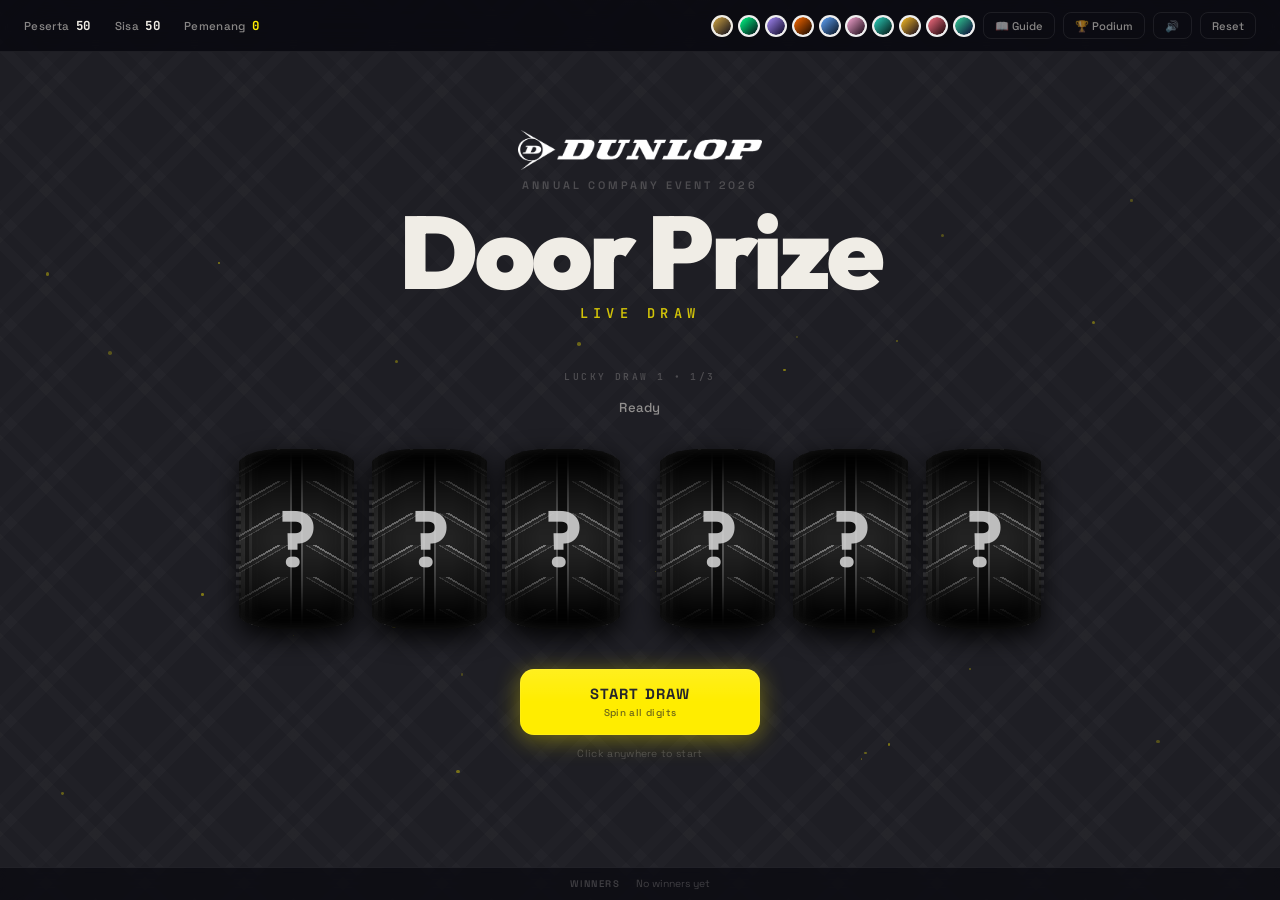
==== commit b8d429e9: "fix connection issues with offline mode" ====
--- a/index.html
+++ b/index.html
@@ -156,10 +156,10 @@
     </div>
   </div>
 
-  <script src="js/database.js?v=12"></script>
-  <script src="js/sound.js?v=12"></script>
-  <script src="js/sync.js?v=12"></script>
-  <script src="js/themes.js?v=12"></script>
-  <script src="js/app.js?v=12"></script>
+  <script src="js/database.js?v=14"></script>
+  <script src="js/sound.js?v=14"></script>
+  <script src="js/sync.js?v=14"></script>
+  <script src="js/themes.js?v=14"></script>
+  <script src="js/app.js?v=14"></script>
 </body>
 </html>
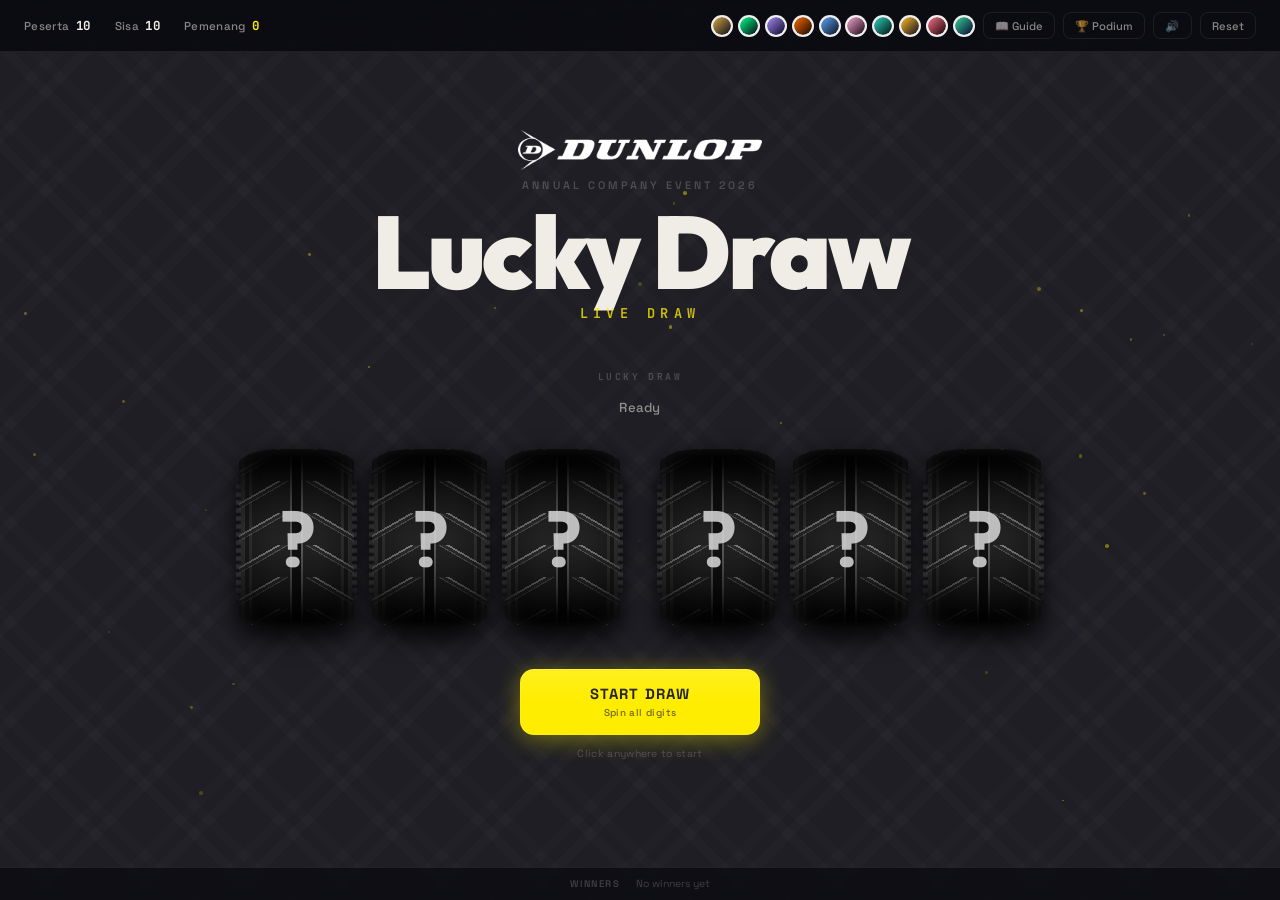
==== commit ebba64e3: "adjut ound and tekt" ====
--- a/index.html
+++ b/index.html
@@ -47,7 +47,7 @@
 
       <img src="assets/img/Dunlop.webp" alt="Dunlop Logo" class="sponsor-logo" />
       <p class="event-badge">Annual Company Event 2026</p>
-      <h1 class="hero-title">Door Prize</h1>
+      <h1 class="hero-title">Lucky Draw</h1>
       <p class="hero-sub">Live Draw</p>
 
       <p class="round-indicator" id="prize-round">Draw #1</p>
@@ -83,7 +83,6 @@
       <div class="winner-line"></div>
       <div class="winner-name" id="winner-name">—</div>
       <div class="winner-dept" id="winner-dept">—</div>
-      <button class="winner-dismiss" id="winner-dismiss">Continue</button>
     </div>
   </div>
 
@@ -126,6 +125,27 @@
     </div>
   </div>
 
+  <!-- ═══ PODIUM MODAL ═══ -->
+  <div class="summary-panel" id="podium-modal">
+    <div class="summary-inner" style="max-width: 450px; text-align: center;">
+      <div class="summary-header" style="justify-content: center; background: linear-gradient(180deg, rgba(235, 169, 55, 0.1), transparent);">
+        <h2 class="summary-title" style="color: var(--accent); justify-content: center; width: 100%;">Pilih Podium</h2>
+        <button class="close-btn" id="close-podium-modal">&times;</button>
+      </div>
+      <div class="summary-content" style="padding: 2rem; display: flex; flex-direction: column; gap: 1rem;">
+        <button class="action-btn btn-start" onclick="window.location.href='podium.html?session=1'" style="margin:0; padding: 1rem;">
+          <span class="btn-text">Lucky Draw (Sesi 1)</span>
+        </button>
+        <button class="action-btn btn-start" onclick="window.location.href='podium.html?session=2'" style="margin:0; padding: 1rem;">
+          <span class="btn-text">Lucky Draw (Sesi 2)</span>
+        </button>
+        <button class="action-btn btn-start" onclick="window.location.href='podium.html?session=3'" style="margin:0; padding: 1rem;">
+          <span class="btn-text">Grand Prize</span>
+        </button>
+      </div>
+    </div>
+  </div>
+
   <!-- ═══ RESET MODAL ═══ -->
   <div class="summary-panel" id="reset-modal">
     <div class="summary-inner" style="max-width: 450px; text-align: center;">
@@ -156,10 +176,10 @@
     </div>
   </div>
 
-  <script src="js/database.js?v=14"></script>
-  <script src="js/sound.js?v=14"></script>
-  <script src="js/sync.js?v=14"></script>
-  <script src="js/themes.js?v=14"></script>
-  <script src="js/app.js?v=14"></script>
+  <script src="js/database.js?v=26"></script>
+  <script src="js/sound.js?v=26"></script>
+  <script src="js/sync.js?v=26"></script>
+  <script src="js/themes.js?v=26"></script>
+  <script src="js/app.js?v=26"></script>
 </body>
 </html>
